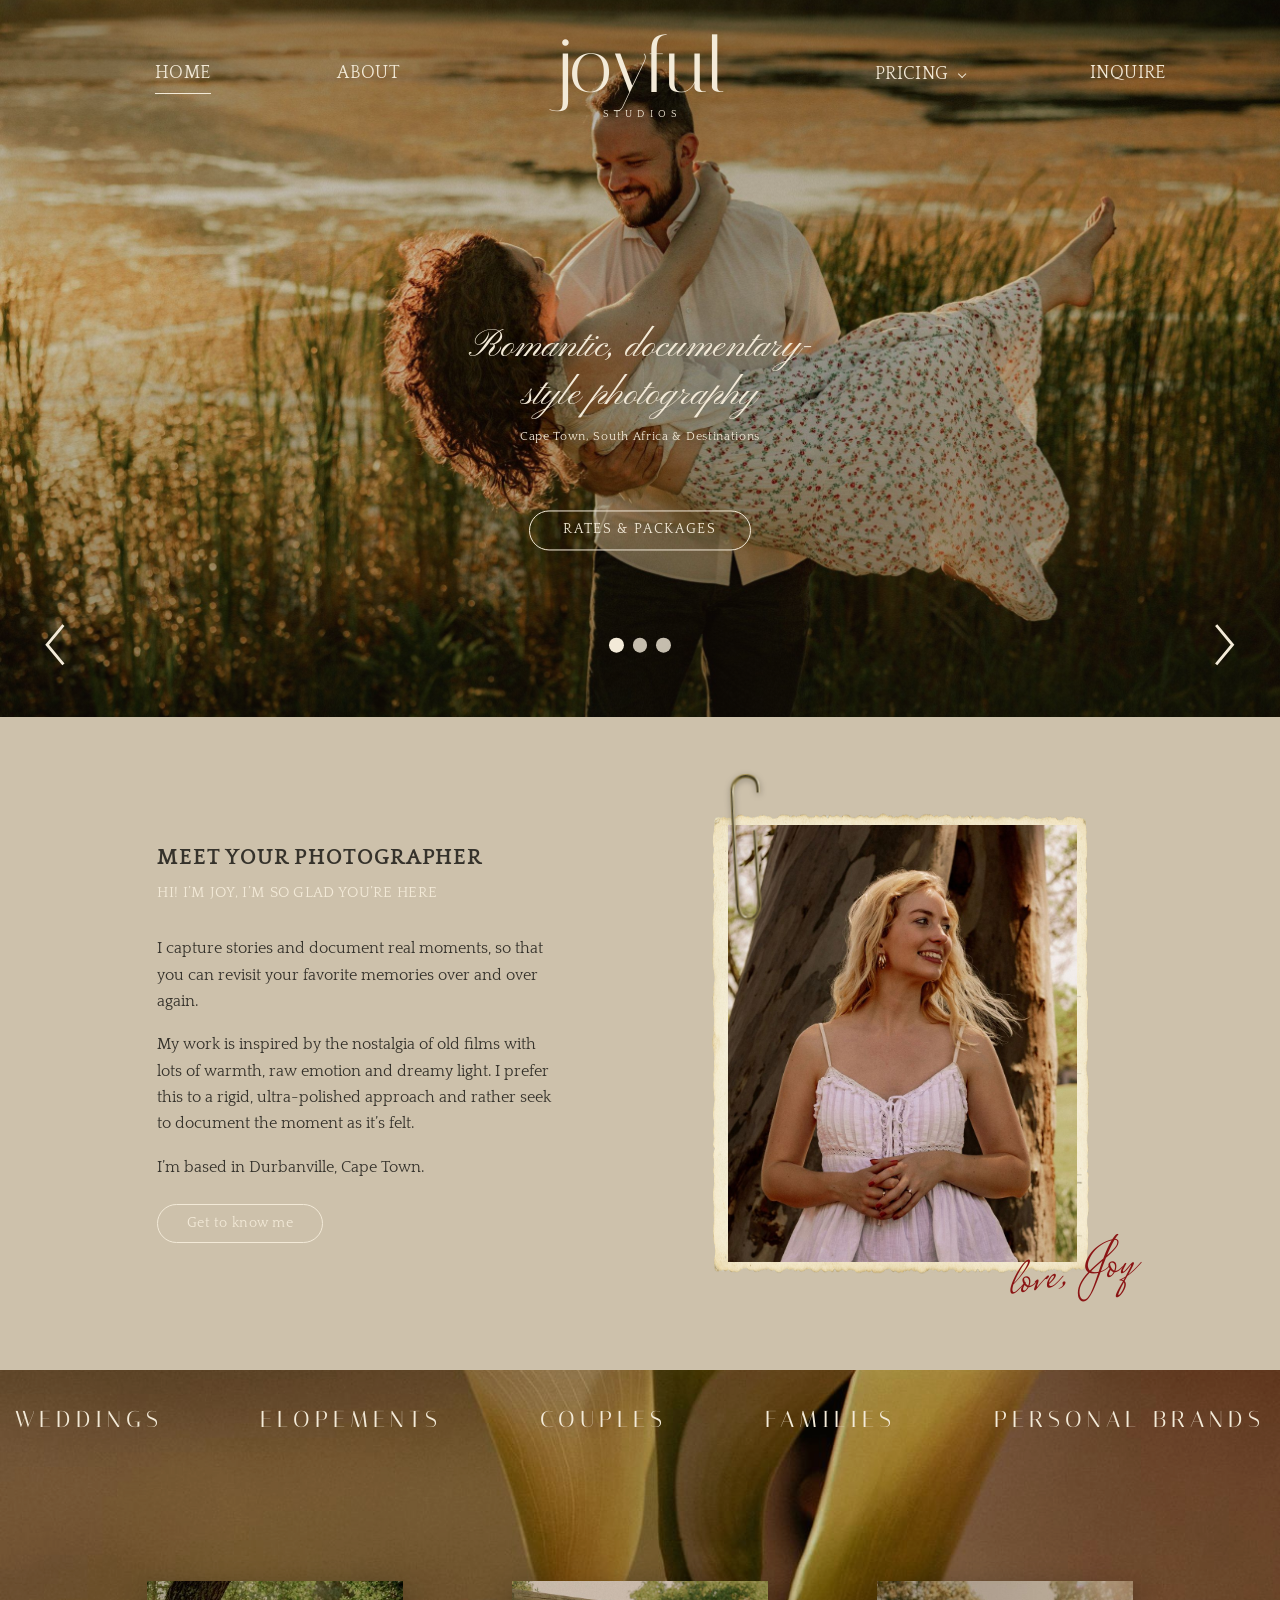
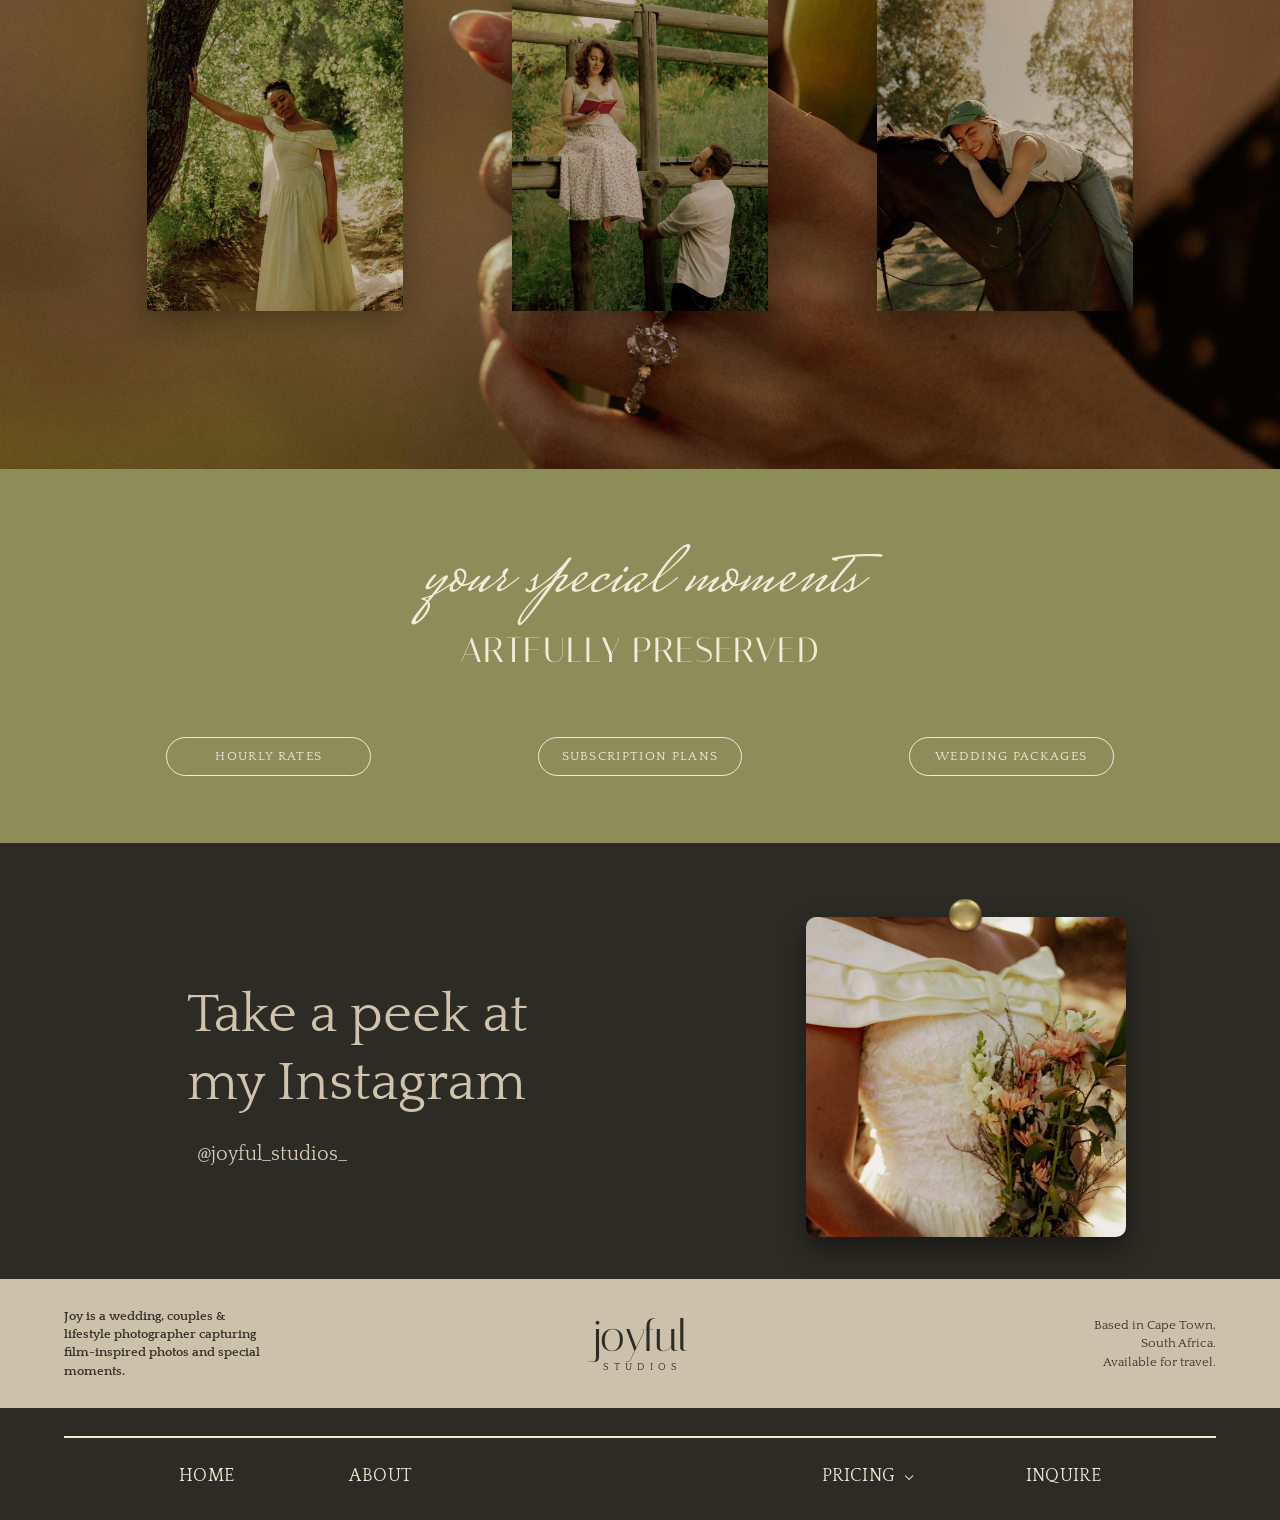
==== index.html @ 84a3125b "Add files via upload" ====
<!DOCTYPE html>
<html lang="en">
<head>
  <meta charset="UTF-8">
  <meta name="viewport" content="width=device-width, initial-scale=1">
  <title>Joyful Studios | Romantic, documentary-style photography</title>
  <meta name="description" content="Joyful Studios is a romantic, documentary-style wedding, couples and lifestyle photographer in Cape Town capturing film-inspired photos and special moments.">

  <link rel="preconnect" href="https://fonts.googleapis.com">
  <link rel="preconnect" href="https://fonts.gstatic.com" crossorigin>
  <!-- Quattrocento (body), Pinyon Script (hero headline), Italiana (stand-in for Hatton), Mrs Saint Delafield (stand-in for Abramo Script) -->
  <link href="https://fonts.googleapis.com/css2?family=Italiana&family=Mrs+Saint+Delafield&family=Pinyon+Script&family=Quattrocento:wght@400;700&display=swap" rel="stylesheet">

  <link rel="stylesheet" href="styles.css">
  <style>
    /* ---------- Hero slider ---------- */
    .hero { position: relative; height: min(100vh, 780px); min-height: 520px; overflow: hidden; color: var(--cream); background: var(--charcoal); }
    .slide { position: absolute; inset: 0; background-size: cover; background-position: center; opacity: 0; transition: opacity 1.2s ease; }
    .slide.is-active { opacity: 1; }
    .hero::after { content: ""; position: absolute; inset: 0; background: linear-gradient(rgba(20,18,10,.38), rgba(20,18,10,.12) 40%, rgba(20,18,10,.42)); pointer-events: none; }
    .hero__content { position: absolute; z-index: 3; left: 50%; top: 56%; transform: translate(-50%, -50%); text-align: center; width: min(92%, 900px); }
    .hero h1 { margin: 0; font-family: var(--font-hero); font-weight: 400; font-size: clamp(36px, 6vw, 76px); line-height: 1.1; text-shadow: 0 2px 24px rgba(0,0,0,.4); }
    .hero__sub { margin: 10px 0 clamp(22px, 3.4vw, 36px); font-size: clamp(10px, 1.1vw, 13px); letter-spacing: .06em; text-shadow: 0 1px 12px rgba(0,0,0,.5); }
    .hero .btn { text-transform: uppercase; font-size: 13px; letter-spacing: .12em; padding: 7px 30px; }
    .hero__arrow { position: absolute; z-index: 4; top: 50%; transform: translateY(-50%); width: 48px; height: 64px; background: none; border: 0; color: var(--cream); cursor: pointer; display: grid; place-items: center; }
    .hero__arrow--prev { left: clamp(8px, 2.5vw, 36px); }
    .hero__arrow--next { right: clamp(8px, 2.5vw, 36px); }
    .hero__arrow svg { width: 22px; height: 40px; stroke: currentColor; fill: none; stroke-width: 2; }
    .hero__dots { position: absolute; z-index: 4; bottom: 28px; left: 50%; transform: translateX(-50%); display: flex; gap: 8px; }
    .hero__dots button { width: 12px; height: 12px; padding: 0; border-radius: 50%; border: 0; background: var(--cream); opacity: .55; cursor: pointer; }
    .hero__dots button[aria-current="true"] { opacity: 1; }

    /* ---------- About ---------- */
    .about { padding: clamp(56px, 8vw, 110px) var(--pad); display: grid; grid-template-columns: minmax(0, 1fr) minmax(0, 1fr); gap: clamp(32px, 6vw, 96px); align-items: center; max-width: 1180px; margin: 0 auto; }
    .about__text { max-width: 440px; justify-self: end; }
    .about h2 { margin: 0; font-family: var(--font-body); font-weight: 700; font-size: clamp(24px, 2.6vw, 32px); letter-spacing: .01em; text-transform: uppercase; line-height: 1.2; }
    .about h3 { margin: 8px 0 28px; font-family: var(--font-body); font-weight: 400; color: var(--cream); font-size: clamp(16px, 1.6vw, 20px); letter-spacing: .02em; text-transform: uppercase; }
    .about p { margin: 0 0 1.1em; }
    .about .btn { color: var(--cream); border-color: var(--cream); margin-top: 6px; }
    .about .btn:hover { color: var(--charcoal); }
    .postcard { position: relative; max-width: 440px; justify-self: start; width: 100%; }
    .postcard__card { background: url("images/postcard.png") center / 100% 100% no-repeat; padding: 3.2% 3.2% 3.2% 4.2%; }
    .postcard__card img { width: 100%; aspect-ratio: 4 / 5; object-fit: cover; object-position: center top; }
    .postcard__clip { position: absolute; z-index: 2; top: -26px; left: 5%; width: clamp(20px, 3vw, 30px); transform: rotate(-3deg); filter: drop-shadow(0 2px 3px rgba(0,0,0,.3)); pointer-events: none; }
    .signature { position: absolute; right: -4%; bottom: -9%; font-family: var(--font-sign); color: var(--red); font-size: clamp(54px, 7vw, 92px); line-height: .9; transform: rotate(-6deg); white-space: nowrap; pointer-events: none; }

    /* ---------- Services strip over the calla photo ---------- */
    .gallery { position: relative; background: url("images/calla.jpg") center 22% / cover no-repeat; padding: clamp(26px, 3.4vw, 44px) var(--pad) clamp(60px, 9vw, 120px); color: var(--cream); }
    .gallery::before { content: ""; position: absolute; inset: 0; background: rgba(55, 38, 16, .34); }
    .gallery > * { position: relative; }
    .gallery__cats { display: flex; flex-wrap: wrap; justify-content: center; gap: 6px clamp(14px, 2.6vw, 38px); margin: 0 0 clamp(36px, 6vw, 80px); padding: 0; list-style: none; font-family: var(--font-display); text-transform: uppercase; letter-spacing: .3em; font-size: clamp(11px, 1.5vw, 17px); }
    .gallery__row { max-width: 760px; margin: 0 auto; display: grid; grid-template-columns: repeat(3, minmax(0, 1fr)); gap: clamp(14px, 4vw, 54px); }
    .gallery__row img { width: 100%; aspect-ratio: 2 / 3; object-fit: cover; box-shadow: 0 10px 30px rgba(0,0,0,.3); }

    /* ---------- Artfully preserved band ---------- */
    .moments { background: #8d8d59; color: var(--cream); text-align: center; padding: clamp(54px, 8vw, 100px) var(--pad); }
    .moments__script { font-family: var(--font-sign); font-size: clamp(48px, 8vw, 100px); line-height: 1; }
    .moments__title { margin: -.1em 0 0; font-family: var(--font-display); font-weight: 400; text-transform: uppercase; letter-spacing: .04em; font-size: clamp(24px, 3.4vw, 42px); }
    .moments__btns { display: flex; flex-wrap: wrap; justify-content: center; gap: 16px clamp(18px, 6vw, 80px); margin-top: clamp(28px, 4vw, 52px); }
    .moments .btn { text-transform: uppercase; font-size: 13px; letter-spacing: .1em; padding: 6px 30px; }

    /* ---------- Instagram ---------- */
    .insta { background: var(--charcoal); color: #d9cdb6; padding: clamp(44px, 6vw, 80px) var(--pad); }
    .insta__inner { max-width: 960px; margin: 0 auto; display: grid; grid-template-columns: 1fr auto; align-items: center; gap: 40px; }
    .insta h2 { margin: 0; font-family: var(--font-body); font-weight: 400; font-size: clamp(30px, 4vw, 46px); line-height: 1.15; color: #cfc3ac; }
    .insta a.handle { display: inline-block; margin-top: 14px; font-size: 18px; border-bottom: 1px solid transparent; }
    .insta a.handle:hover { border-color: currentColor; }
    .insta__photo { position: relative; display: block; width: clamp(170px, 20vw, 230px); transform: rotate(1.5deg); }
    .insta__photo img.insta__img { width: 100%; aspect-ratio: 1; object-fit: cover; object-position: center 55%; border-radius: 10px; box-shadow: 0 12px 28px rgba(0,0,0,.45); transition: transform .6s; }
    .insta__photo:hover img.insta__img { transform: scale(1.03); }
    .insta__pin { position: absolute; z-index: 2; top: -14px; left: 50%; width: clamp(22px, 2.6vw, 30px); transform: translateX(-50%); }

    .br-desk { display: none; }

    /* ---------- Responsive ---------- */
    @media (max-width: 900px) {
      .about { grid-template-columns: 1fr; }
      .about__text, .postcard { justify-self: center; }
      .postcard { margin-bottom: 40px; }
    }
    @media (max-width: 760px) {
      .insta__inner { grid-template-columns: 1fr; justify-items: start; }
      .hero__arrow { width: 36px; }
    }

    /* ---------- Desktop: proportions taken from the PDF design (everything scales with window width) ---------- */
    @media (min-width: 901px) {
      .site-header { grid-template-columns: 1fr auto 1fr; padding: 2.2vw 0 0; }
      .nav { font-size: clamp(13px, 1.6vw, 28px); gap: 9.9vw; }
      .nav--left { justify-content: flex-end; margin-right: 12vw; }
      .nav--right { justify-content: flex-start; margin-left: 11.6vw; }
      .logo__word { font-size: clamp(44px, 6vw, 120px); }
      .logo__sub { font-size: clamp(8px, .8vw, 15px); }

      .hero { height: min(56vw, 100vh); min-height: 420px; }
      .hero__content { top: 61%; }
      .hero h1 { font-size: clamp(30px, 3.4vw, 66px); max-width: none; margin: 0 auto; line-height: 1.1; }
      .br-desk { display: inline; }
      .hero__sub { font-size: clamp(10px, 1vw, 18px); margin: .6vw 0 5vw; }
      .hero .btn { font-size: clamp(11px, 1.2vw, 20px); padding: .55vw 2.6vw; }
      .hero__arrow { top: 90%; }
      .hero__arrow svg { width: clamp(14px, 2vw, 36px); height: clamp(24px, 3.4vw, 62px); stroke-width: 2.6; }
      .hero__dots { top: 90%; bottom: auto; transform: translate(-50%, -50%); }
      .hero__dots { gap: .7vw; }
      .hero__dots button { width: 1.15vw; height: 1.15vw; min-width: 8px; min-height: 8px; opacity: .8; }
      .hero__dots button[aria-current="true"] { opacity: 1; }

      .about { grid-template-columns: 31vw 32.5vw; column-gap: 12.3vw; justify-content: start; padding: 5vw 0 5vw 12.3vw; margin: 0; max-width: none; min-height: 51vw; }
      .about__text { max-width: none; justify-self: stretch; }
      .about h2 { font-size: clamp(18px, 1.95vw, 36px); white-space: nowrap; letter-spacing: .04em; }
      .about h3 { font-size: clamp(12px, 1.3vw, 24px); margin: .5vw 0 2.4vw; }
      .about p { font-size: clamp(13px, 1.38vw, 26px); line-height: 1.5; margin-bottom: 1.3vw; }
      .about .btn { font-size: clamp(11px, 1.25vw, 22px); padding: .5vw 2.2vw; }
      .postcard { max-width: none; width: 29.5vw; justify-self: start; }
      .postcard__card img { aspect-ratio: 4 / 5; }
      .postcard__clip { width: clamp(20px, 2.6vw, 46px); top: -3vw; }
      .signature { font-size: clamp(40px, 4.6vw, 90px); right: -12%; bottom: -6%; transform: rotate(-10deg); }

      .gallery { padding: 2.4vw 0 12.3vw; background-position: center 28%; }
      .gallery::before { background: rgba(55, 38, 16, .10); }
      .gallery__cats { justify-content: space-between; gap: 0; padding: 0 1.2vw; margin: 0 0 11vw; font-size: clamp(11px, 2vw, 36px); letter-spacing: .22em; }
      .gallery__row { max-width: none; width: 77vw; margin: 0 auto; grid-template-columns: repeat(3, 20vw); gap: 8.5vw; }
      .gallery__row img { aspect-ratio: .775; }

      .moments { padding: 5.2vw 0; }
      .moments__script { font-size: clamp(40px, 7vw, 130px); }
      .moments__title { font-size: clamp(20px, 3vw, 56px); }
      .moments__btns { gap: 13vw; margin-top: 4.4vw; }
      .moments .btn { min-width: 16vw; text-align: center; font-size: clamp(10px, 1.15vw, 20px); padding: .55vw 1vw; }

      .footer__bar nav { justify-content: center; gap: 9vw; }
      .footer__bar .has-dropdown { margin-left: 23vw; }
      .insta { padding: 5.8vw 0 3.3vw; }
      .insta__inner { max-width: none; padding: 0 12vw 0 14.6vw; margin: 0; }
      .insta h2 { font-size: clamp(26px, 4.8vw, 88px); line-height: 1.1; }
      .insta a.handle { font-size: clamp(13px, 1.75vw, 30px); margin: 1.6vw 0 0 .8vw; }
      .insta__photo { width: 25vw; transform: none; }
      .insta__img { aspect-ratio: 195 / 200; border-radius: .8vw; }
      .insta__pin { top: -1.4vw; width: clamp(22px, 2.7vw, 48px); }
    }
    /* ---------- Desktop: text ~10% smaller (line boxes kept the same so spacing and section sizes don't change) ---------- */
    @media (min-width: 901px) {
      .nav { font-size: clamp(12px, 1.44vw, 25px); line-height: 1.722; }
      .hero h1 { font-size: clamp(27px, 3.06vw, 59px); line-height: 1.222; }
      .hero__sub { font-size: clamp(9px, .9vw, 16px); line-height: 1.722; }
      .hero .btn { font-size: clamp(10px, 1.08vw, 18px); line-height: 1.722; }
      .about h2 { font-size: clamp(16px, 1.75vw, 32px); line-height: 1.333; }
      .about h3 { font-size: clamp(11px, 1.17vw, 22px); line-height: 1.722; }
      .about p { font-size: clamp(12px, 1.24vw, 23px); line-height: 1.667; }
      .about .btn { font-size: clamp(10px, 1.12vw, 20px); line-height: 1.722; }
      .signature { font-size: clamp(36px, 4.1vw, 81px); line-height: 1; }
      .gallery__cats { font-size: clamp(10px, 1.8vw, 32px); line-height: 1.722; }
      .moments__script { font-size: clamp(36px, 6.3vw, 117px); line-height: 1.111; }
      .moments__title { font-size: clamp(18px, 2.7vw, 50px); line-height: 1.722; }
      .moments .btn { font-size: clamp(9px, 1.04vw, 18px); line-height: 1.722; }
      .insta h2 { font-size: clamp(23px, 4.32vw, 79px); line-height: 1.222; }
      .insta a.handle { font-size: clamp(12px, 1.58vw, 27px); line-height: 1.722; }
    }
    /* ---------- Phone / tablet: smaller text, side-by-side Instagram, one-row footer menu ---------- */
    @media (max-width: 900px) {
      .br-desk { display: inline; }
      .hero h1 { font-size: clamp(21px, 6vw, 40px); line-height: 1.15; }
      .hero__sub { font-size: 9px; }
      .hero .btn { font-size: 11px; }
      .hero__arrow { top: 88%; }

      .about h2 { font-size: clamp(17px, 5.2vw, 24px); }
      .about h3 { font-size: 12.5px; }
      .about p { font-size: 13.5px; }
      .about .btn { font-size: 11.5px; }
      .signature { font-size: clamp(38px, 11.5vw, 56px); }

      .gallery__cats { flex-wrap: nowrap; justify-content: space-between; gap: 0; margin: 0 -6px 36px; padding: 0; font-size: clamp(6px, 1.9vw, 12px); letter-spacing: .03em; white-space: nowrap; }

      .moments__script { font-size: clamp(34px, 10.5vw, 64px); }
      .moments__title { font-size: clamp(18px, 5.4vw, 30px); }
      .moments .btn { font-size: 11px; }

      .insta__inner { grid-template-columns: 1fr auto; justify-items: stretch; align-items: center; gap: 16px; }
      .insta h2 { font-size: clamp(20px, 6vw, 34px); }
      .insta a.handle { font-size: 13.5px; margin-top: 10px; }
      .insta__photo { width: clamp(110px, 36vw, 220px); }

      .footer__left, .footer__right { font-size: 11.5px; }
      .footer__bar { padding-left: 14px; padding-right: 14px; }
      .footer__bar nav { flex-wrap: nowrap; justify-content: space-between; align-items: flex-start; gap: 0; font-size: clamp(8px, 2.8vw, 13px); letter-spacing: 0; }
      .footer__bar .dd-toggle { font-size: inherit; letter-spacing: inherit; }
      .footer__bar .dropdown a { font-size: inherit; }
    }
    @media (max-width: 760px) {
      .site-header.is-open .nav { font-size: 14px; }
    }
    /* ---------- Hero photos: full photo on desktop (no zoom), phone crops to portrait ---------- */
    .slide--2 { background-position: center 35%; }
    .slide--3 { background-image: url('hero-3.jpg'); background-position: center 50%; }
    @media (max-width: 900px) {
      .slide--2 { background-position: 56% center; }
      .slide--3 { background-image: url('hero-3-phone.jpg'); background-position: 54% center; }
    }
  </style>
<style id="menu-uniform">
  .nav--right .has-dropdown .dropdown { left: auto; right: -20px; }
  /* Same menu text size and spacing on every page (header + footer) */
  @media (min-width: 901px) {
    .site-header { grid-template-columns: 1fr auto 1fr; }
    .site-header .nav { font-size: clamp(12px, 1.44vw, 26px); line-height: 1.722; letter-spacing: .02em; gap: 9.9vw; }
    .site-header .nav--left { justify-content: flex-end; margin-right: 12vw; }
    .site-header .nav--right { justify-content: flex-start; margin-left: 11.6vw; }
    .site-header .logo__word { font-size: clamp(44px, 6vw, 120px); }
    .site-header .logo__sub { font-size: clamp(8px, .8vw, 15px); }
    .footer__bar nav { justify-content: center; gap: 9vw; font-size: clamp(12px, 1.44vw, 26px); line-height: 1.722; letter-spacing: .02em; }
    .footer__bar .has-dropdown { margin-left: 23vw; }
    .site-header .dd-toggle, .footer__bar .dd-toggle { font-size: inherit; letter-spacing: inherit; line-height: inherit; }
  }
  @media (max-width: 900px) {
    .site-header .nav { font-size: 14px; letter-spacing: .02em; }
    .footer__bar { padding-left: 14px; padding-right: 14px; }
    .footer__bar nav { flex-wrap: nowrap; justify-content: space-between; align-items: flex-start; gap: 0; font-size: clamp(8px, 2.8vw, 13px); letter-spacing: 0; line-height: 1.55; }
    .footer__bar .dd-toggle, .footer__bar .dropdown a { font-size: inherit; letter-spacing: inherit; }
  }
</style>
</head>

<body id="home">

  <!-- ===== Header + Hero ===== -->
  <header class="site-header" id="site-header">
    <nav class="nav nav--left" aria-label="Primary">
      <a href="index.html" aria-current="page">Home</a>
      <a href="about.html">About</a>
    </nav>

    <a class="logo" href="index.html" aria-label="Joyful Studios home">
      <span class="logo__word">joyful</span>
      <span class="logo__sub">STUDIOS</span>
    </a>

    <nav class="nav nav--right" aria-label="Secondary">
      <div class="has-dropdown">
        <button type="button" class="dd-toggle" aria-haspopup="true" aria-expanded="false">Pricing</button>
        <ul class="dropdown">
          <li><a href="rates.html">Rates &amp; Packages</a></li>
          <li><a href="pricing.html#subscriptions">Subscription Plans</a></li>
        </ul>
      </div>
      <a href="inquire.html">Inquire</a>
    </nav>

    <button class="menu-toggle" id="menu-toggle" aria-expanded="false" aria-controls="site-header">Menu</button>
  </header>

  <section class="hero" aria-roledescription="carousel" aria-label="Featured photography">
    <div class="slide is-active" style="background-image:url('hero-1.jpg'); background-position: center 32%" role="group" aria-label="Slide 1 of 3"></div>
    <div class="slide slide--2" style="background-image:url('hero-2.jpg')" role="group" aria-label="Slide 2 of 3: a woman smiles up as she is handed a bouquet"></div>
    <div class="slide slide--3" role="group" aria-label="Slide 3 of 3"></div>

    <div class="hero__content">
      <h1>Romantic, documentary-<br class="br-desk">style photography</h1>
      <p class="hero__sub">Cape Town, South Africa &amp; Destinations</p>
      <a class="btn" href="rates.html">Rates &amp; Packages</a>
    </div>

    <button class="hero__arrow hero__arrow--prev" aria-label="Previous slide">
      <svg viewBox="0 0 22 40" aria-hidden="true"><polyline points="18,2 3,20 18,38"/></svg>
    </button>
    <button class="hero__arrow hero__arrow--next" aria-label="Next slide">
      <svg viewBox="0 0 22 40" aria-hidden="true"><polyline points="4,2 19,20 4,38"/></svg>
    </button>
    <div class="hero__dots" role="tablist" aria-label="Choose slide"></div>
  </section>

  <!-- ===== About ===== -->
  <main>
    <section class="about" id="about">
      <div class="about__text">
        <h2>Meet your photographer</h2>
        <h3>Hi! I’m Joy, I’m so glad you’re here</h3>
        <p>I capture stories and document real moments, so that you can revisit your favorite memories over and over again.</p>
        <p>My work is inspired by the nostalgia of old films with lots of warmth, raw emotion and dreamy light. I prefer this to a rigid, ultra-polished approach and rather seek to document the moment as it’s felt.</p>
        <p>I’m based in Durbanville, Cape Town.</p>
        <a class="btn btn--soft" href="about.html">Get to know me</a>
      </div>

      <div class="postcard">
        <img class="postcard__clip" src="clip.png" alt="" aria-hidden="true">
        <div class="postcard__card">
          <img src="images/joy.jpg" alt="Joy, the photographer behind Joyful Studios, standing beside a tree in warm evening light" loading="lazy">
        </div>
        <span class="signature" aria-hidden="true">love, Joy</span>
      </div>
    </section>

    <!-- ===== What I photograph ===== -->
    <section class="gallery" aria-label="Selected photographs">
      <ul class="gallery__cats">
        <li>Weddings</li><li>Elopements</li><li>Couples</li><li>Families</li><li>Personal Brands</li>
      </ul>
      <div class="gallery__row">
        <img src="strip-bride.jpg" alt="A bride in an off-the-shoulder gown leaning against a tree" loading="lazy">
        <img src="strip-fence.jpg" alt="A woman reading on a wooden fence while her partner stands beside her" loading="lazy">
        <img src="strip-horse.jpg" alt="A person in a green cap leaning on a horse" loading="lazy">
      </div>
    </section>

    <!-- ===== Artfully preserved ===== -->
    <section class="moments" aria-label="Pricing options">
      <div class="moments__script">your special moments</div>
      <h2 class="moments__title">Artfully preserved</h2>
      <div class="moments__btns">
        <a class="btn" href="rates.html">Hourly Rates</a>
        <a class="btn" href="pricing.html#subscriptions">Subscription Plans</a>
        <a class="btn" href="rates.html#weddings">Wedding Packages</a>
      </div>
    </section>

    <!-- ===== Instagram ===== -->
    <section class="insta" id="inquire">
      <div class="insta__inner">
        <div>
          <h2>Take a peek at<br>my Instagram</h2>
          <a class="handle" href="https://www.instagram.com/joyful_studios_/" target="_blank" rel="noopener">@joyful_studios_</a>
        </div>
        <a class="insta__photo" href="https://www.instagram.com/joyful_studios_/" target="_blank" rel="noopener" aria-label="Open Joyful Studios on Instagram">
          <img class="insta__pin" src="pin.png" alt="">
          <img class="insta__img" src="insta-bouquet.jpg" alt="A bride holding a bouquet of peach and cream flowers" loading="lazy">
        </a>
      </div>
    </section>
  </main>

  <!-- ===== Footer ===== -->
  <footer>
    <div class="footer">
      <p class="footer__left">Joy is a wedding, couples &amp; lifestyle photographer capturing film-inspired photos and special moments.</p>
      <a class="logo" href="index.html" aria-label="Joyful Studios home">
        <span class="logo__word">joyful</span>
        <span class="logo__sub">STUDIOS</span>
      </a>
      <p class="footer__right">Based in Cape Town,<br>South Africa.<br>Available for travel.</p>
    </div>
    <div class="footer__bar">
      <nav aria-label="Footer">
        <a href="index.html">Home</a>
        <a href="about.html">About</a>
        <div class="has-dropdown">
          <button type="button" class="dd-toggle" aria-haspopup="true" aria-expanded="false">Pricing</button>
          <ul class="dropdown">
            <li><a href="rates.html">Rates &amp; Packages</a></li>
            <li><a href="pricing.html#subscriptions">Subscription Plans</a></li>
          </ul>
        </div>
        <a href="inquire.html">Inquire</a>
      </nav>
    </div>
  </footer>

  <script src="script.js"></script>
</body>
</html>
---- styles.css ----
/* ==========================================================
   Joyful Studios: shared styles (all pages)
   Tokens, base, buttons, header + dropdown menus, footer
   ========================================================== */

:root {
  --sand: #cdc1ab;
  --cream-bg: #faf1e1;
  --charcoal: #2d2b25;
  --cream: #f3ead8;
  --ink: #35322b;
  --soft: #cfc3ac;
  --red: #8b1414;

  /* Hatton / Abramo Script are the original design fonts. If you license them, they take over automatically. */
  --font-display: "Hatton", "Italiana", "Cormorant Garamond", Georgia, serif;
  --font-body: "Quattrocento", Georgia, serif;
  --font-hero: "Pinyon Script", "Snell Roundhand", cursive;
  --font-sign: "Abramo Script", "Mrs Saint Delafield", "Pinyon Script", cursive;

  --pad: clamp(20px, 5vw, 64px);
  --radius: 10px;
}

*, *::before, *::after { box-sizing: border-box; }
html { scroll-behavior: smooth; }
body {
  margin: 0;
  background: var(--sand);
  color: var(--ink);
  font-family: var(--font-body);
  font-size: 17px;
  line-height: 1.55;
  -webkit-font-smoothing: antialiased;
}
img { display: block; max-width: 100%; }
a { color: inherit; text-decoration: none; }
:focus-visible { outline: 2px solid var(--cream); outline-offset: 4px; }

.btn {
  display: inline-block;
  padding: 6px 30px;
  border: 1px solid currentColor;
  border-radius: 999px;
  font-family: var(--font-body);
  font-size: 15px;
  letter-spacing: .04em;
  color: var(--cream);
  background: none;
  cursor: pointer;
  transition: background .25s, color .25s;
}
.btn:hover { background: var(--cream); color: var(--charcoal); }

/* ---------- Header ---------- */
.site-header {
  position: absolute; inset: 0 0 auto 0; z-index: 10;
  display: grid;
  grid-template-columns: 1fr auto 1fr;
  align-items: center;
  padding: 22px var(--pad);
  color: var(--cream);
}
.nav { display: flex; align-items: center; gap: clamp(20px, 4vw, 64px); text-transform: uppercase; font-size: 16px; letter-spacing: .02em; }
.nav--left { justify-content: flex-start; }
.nav--right { justify-content: flex-end; }
.nav > a, .dd-toggle { padding: 4px 0; border-bottom: 1px solid transparent; transition: border-color .2s; }
.nav > a:hover, .nav > a[aria-current="page"],
.dd-toggle:hover, .dd-toggle[aria-expanded="true"], .dd-toggle.is-current { border-color: currentColor; }

.logo { text-align: center; line-height: 1; color: var(--cream); display: inline-block; }
.logo__word { display: block; font-family: var(--font-display); font-size: clamp(44px, 5.6vw, 72px); letter-spacing: .01em; }
.logo__sub { display: block; font-size: 9px; letter-spacing: .5em; margin-top: 4px; padding-left: .5em; font-family: var(--font-body); }

.menu-toggle {
  display: none; background: none; border: 0; color: var(--cream);
  font: inherit; text-transform: uppercase; letter-spacing: .08em; cursor: pointer;
  justify-self: end; padding: 8px 0;
}

/* ---------- Dropdown menus (Packages) ---------- */
.has-dropdown { position: relative; }
.dd-toggle {
  background: none; border: 0; color: inherit; font: inherit;
  text-transform: inherit; letter-spacing: inherit; cursor: pointer;
}
.dd-toggle::after {
  content: ""; display: inline-block; width: 6px; height: 6px; margin-left: 9px;
  border-right: 1px solid currentColor; border-bottom: 1px solid currentColor;
  transform: rotate(45deg) translateY(-3px); transition: transform .2s;
}
.dd-toggle[aria-expanded="true"]::after { transform: rotate(-135deg) translate(-1px, -1px); }

.dropdown {
  list-style: none; margin: 0; padding: 10px 0;
  position: absolute; top: 100%; left: -20px; min-width: 300px;
  background: rgba(35, 32, 25, .95);
  box-shadow: 0 14px 34px rgba(0, 0, 0, .28);
  opacity: 0; visibility: hidden; transform: translateY(6px);
  transition: opacity .2s, transform .2s, visibility .2s;
  z-index: 30;
}
.nav .dropdown a, .footer__bar .dropdown a {
  display: block; padding: 11px 24px; border: 0;
  font-size: 14px; letter-spacing: .07em; white-space: nowrap; color: var(--cream);
}
.nav .dropdown a:hover, .nav .dropdown a:focus-visible,
.footer__bar .dropdown a:hover, .footer__bar .dropdown a:focus-visible { background: rgba(243, 234, 216, .14); text-decoration: none; }
.dropdown a[aria-current="page"] { background: rgba(243, 234, 216, .08); }

@media (min-width: 761px) {
  .has-dropdown.is-open > .dropdown { opacity: 1; visibility: visible; transform: none; }
}
@media (hover: hover) and (min-width: 761px) {
  .has-dropdown:hover > .dropdown { opacity: 1; visibility: visible; transform: none; }
  .has-dropdown:has(:focus-visible) > .dropdown { opacity: 1; visibility: visible; transform: none; }
}

/* ---------- Footer ---------- */
.footer {
  padding: 28px var(--pad);
  display: grid; grid-template-columns: 1fr auto 1fr; align-items: center; gap: 24px;
  font-size: 13px; line-height: 1.4;
}
.footer .logo { color: var(--charcoal); }
.footer .logo__word { font-size: 44px; }
.footer__left { max-width: 210px; margin: 0; font-weight: 700; }
.footer__right { text-align: right; margin: 0; }
.footer__bar { background: var(--charcoal); padding: 28px var(--pad); }
.footer__bar nav {
  max-width: 1180px; margin: 0 auto; border-top: 2px solid var(--cream); padding-top: 22px;
  display: flex; justify-content: space-between; gap: 16px; flex-wrap: wrap;
  color: var(--cream); text-transform: uppercase; font-size: 15px;
}
.footer__bar nav > a:hover { text-decoration: underline; text-underline-offset: 6px; }
.footer__bar .has-dropdown .dd-toggle { padding: 0; border: 0; }
.footer__bar .dropdown { background: var(--charcoal); border: 1px solid rgba(243,234,216,.18); top: auto; bottom: 100%; left: -20px; transform: translateY(-6px); margin-bottom: 10px; }
.footer__bar .has-dropdown::before { content: ""; position: absolute; left: 0; right: 0; bottom: 100%; height: 12px; } /* hover bridge */

/* Cream footer variant (About page design) */
.footer--cream .footer { background: var(--cream-bg); padding: 26px var(--pad); }
.footer--cream .logo { color: #3b3412; }
.footer--cream .logo__word { font-size: 48px; }
.footer--cream .footer__bar { background: var(--sand); padding: 22px var(--pad) 34px; }
.footer--cream .footer__bar nav { justify-content: center; gap: clamp(20px, 5vw, 64px); }

/* ---------- Mobile ---------- */
@media (max-width: 760px) {
  .site-header { grid-template-columns: 1fr auto; }
  .site-header .logo { grid-column: 1; justify-self: start; text-align: left; }
  .menu-toggle { display: block; }
  .nav { display: none; }
  .site-header.is-open { background: rgba(35, 32, 25, .92); }
  .site-header.is-open .nav {
    display: flex; flex-direction: column; gap: 14px; grid-column: 1 / -1; order: 3;
    padding: 16px 0 12px; justify-content: flex-start; align-items: flex-start;
  }

  /* dropdowns become simple expanding lists */
  .dropdown {
    position: static; display: none; min-width: 0;
    opacity: 1; visibility: visible; transform: none;
    background: none; box-shadow: none; padding: 6px 0 2px 14px; margin: 0;
  }
  .has-dropdown.is-open > .dropdown { display: block; }
  .nav .dropdown a, .footer__bar .dropdown a { white-space: normal; padding: 9px 0; }
  .nav .dropdown a:hover, .footer__bar .dropdown a:hover { background: none; }
  .footer__bar .dropdown { margin-bottom: 0; padding-left: 0; }
  .footer__bar .has-dropdown::before { display: none; }

  .footer { grid-template-columns: 1fr; text-align: center; justify-items: center; }
  .footer__right { text-align: center; }
  .footer__bar nav { justify-content: center; }
}

@media (prefers-reduced-motion: reduce) {
  html { scroll-behavior: auto; }
  .dropdown, .dd-toggle::after { transition: none; }
}
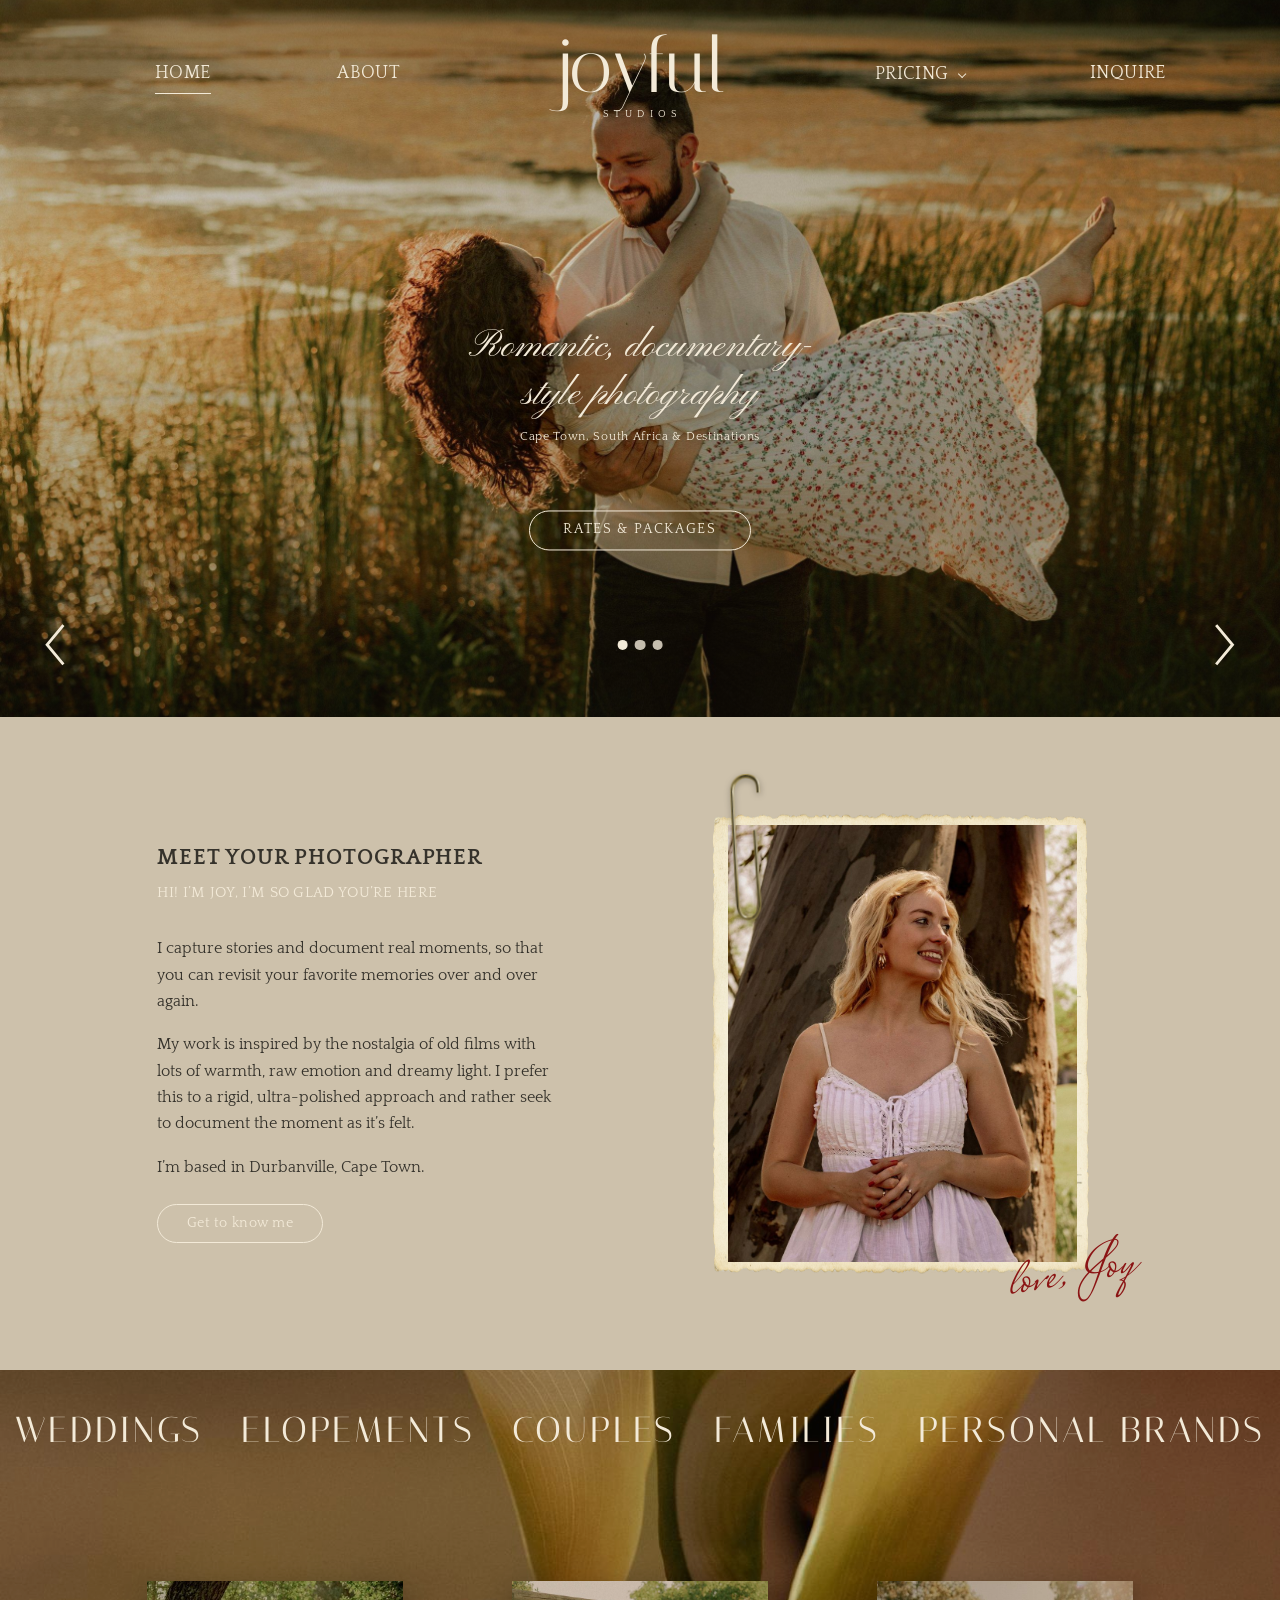
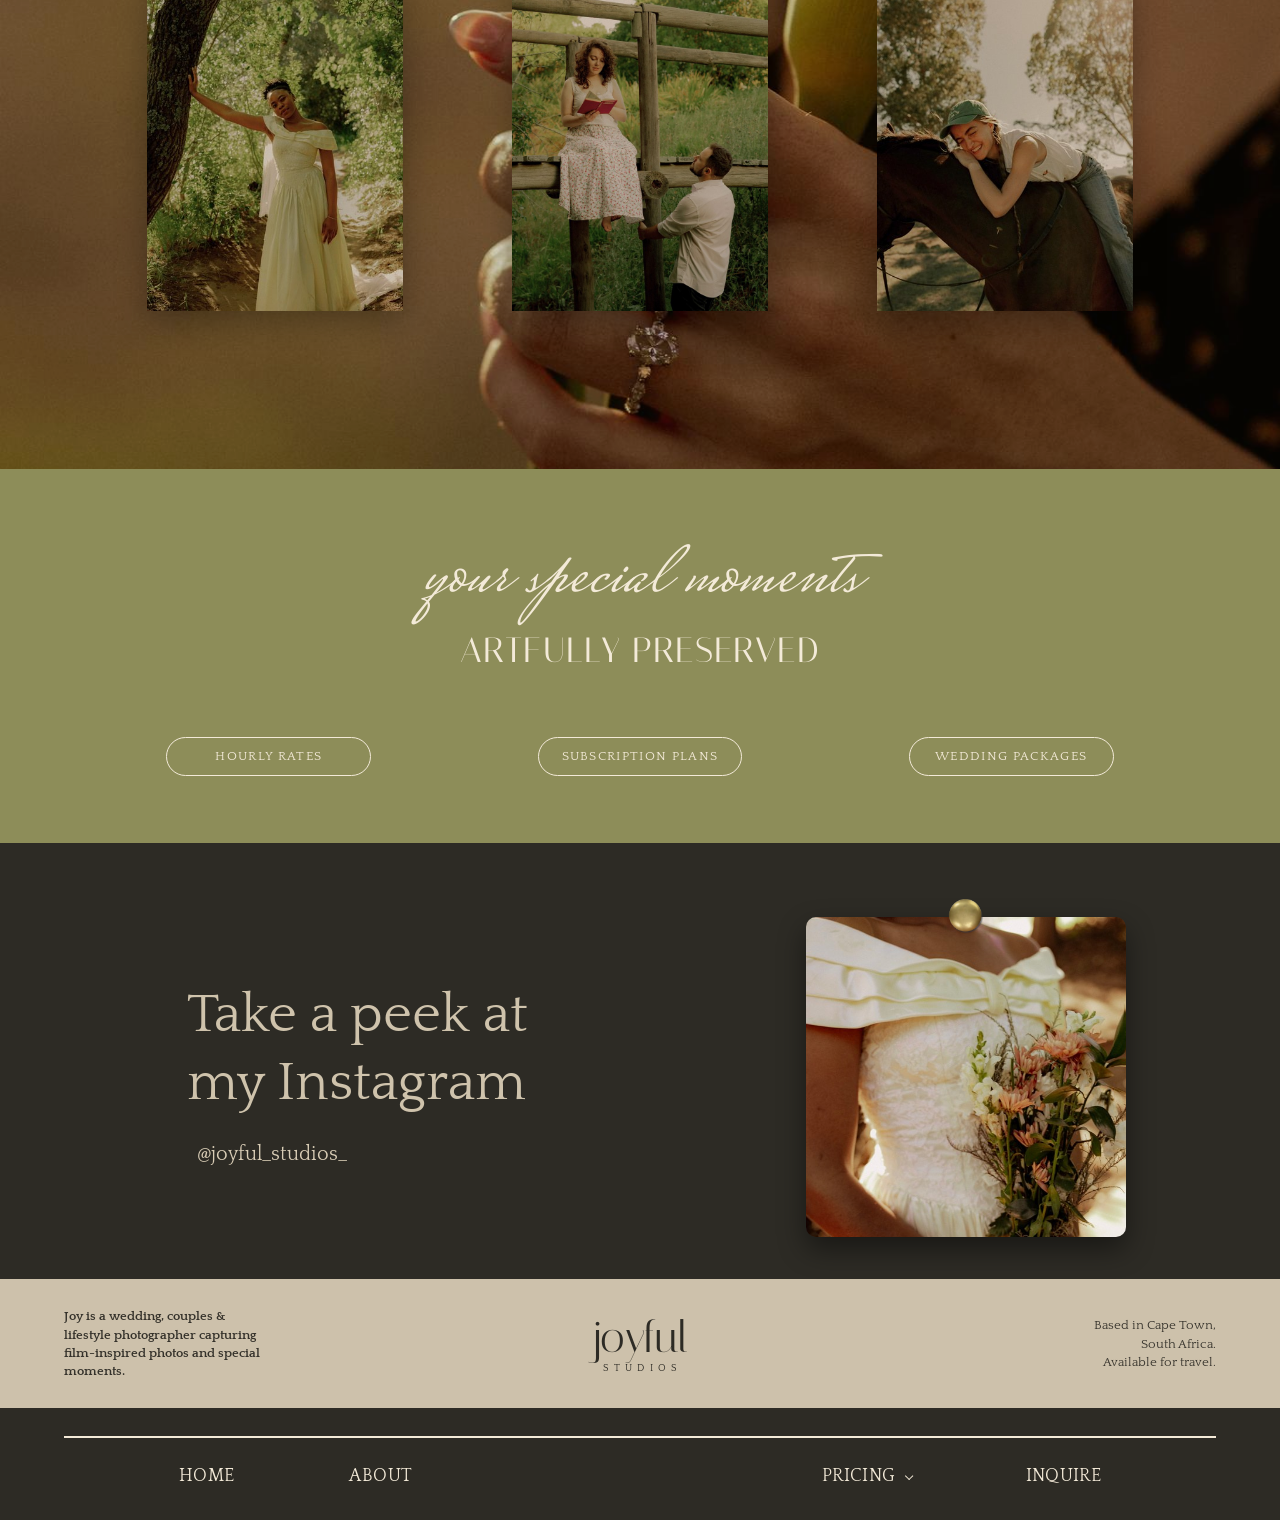
==== commit 0f5464c5: "Add files via upload" ====
--- a/index.html
+++ b/index.html
@@ -190,6 +190,23 @@
     @media (max-width: 760px) {
       .site-header.is-open .nav { font-size: 14px; }
     }
+        /* ---------- Round 2 tweaks: phone slide 1, smaller dots, bigger category words, Abramo signature ---------- */
+    @font-face { font-family: 'Abramo Script'; src: local('Abramo Script'), local('AbramoScript-Regular'), url('abramo-script.woff2') format('woff2'), url('abramo-script.woff') format('woff'); font-display: swap; }
+    .signature { font-family: 'Abramo Script', 'Mrs Saint Delafield', 'Pinyon Script', cursive; }
+    .moments__script { font-family: 'Mrs Saint Delafield', 'Pinyon Script', cursive; }
+    .slide--1 { background-image: url('hero-1.jpg'); background-position: center 32%; }
+    .hero__dots { gap: 7px; }
+    .hero__dots button { width: 8px; height: 8px; }
+    @media (max-width: 900px) {
+      .slide--1 { background-image: url('hero-1-phone.jpg'); background-size: auto 135%; background-position: 40% 12%; }
+      .gallery__cats { font-size: 3vw; letter-spacing: .02em; }
+    }
+    @media (min-width: 901px) {
+      .hero__dots { gap: .55vw; }
+      .hero__dots button { width: .8vw; height: .8vw; min-width: 6px; min-height: 6px; }
+      .gallery__cats { font-size: clamp(12px, 2.8vw, 50px); letter-spacing: .08em; line-height: 1.722; margin-bottom: 9.3vw; }
+    }
+  
     /* ---------- Hero photos: full photo on desktop (no zoom), phone crops to portrait ---------- */
     .slide--2 { background-position: center 35%; }
     .slide--3 { background-image: url('hero-3.jpg'); background-position: center 50%; }
@@ -250,7 +267,7 @@
   </header>
 
   <section class="hero" aria-roledescription="carousel" aria-label="Featured photography">
-    <div class="slide is-active" style="background-image:url('hero-1.jpg'); background-position: center 32%" role="group" aria-label="Slide 1 of 3"></div>
+    <div class="slide slide--1 is-active" role="group" aria-label="Slide 1 of 3"></div>
     <div class="slide slide--2" style="background-image:url('hero-2.jpg')" role="group" aria-label="Slide 2 of 3: a woman smiles up as she is handed a bouquet"></div>
     <div class="slide slide--3" role="group" aria-label="Slide 3 of 3"></div>
 
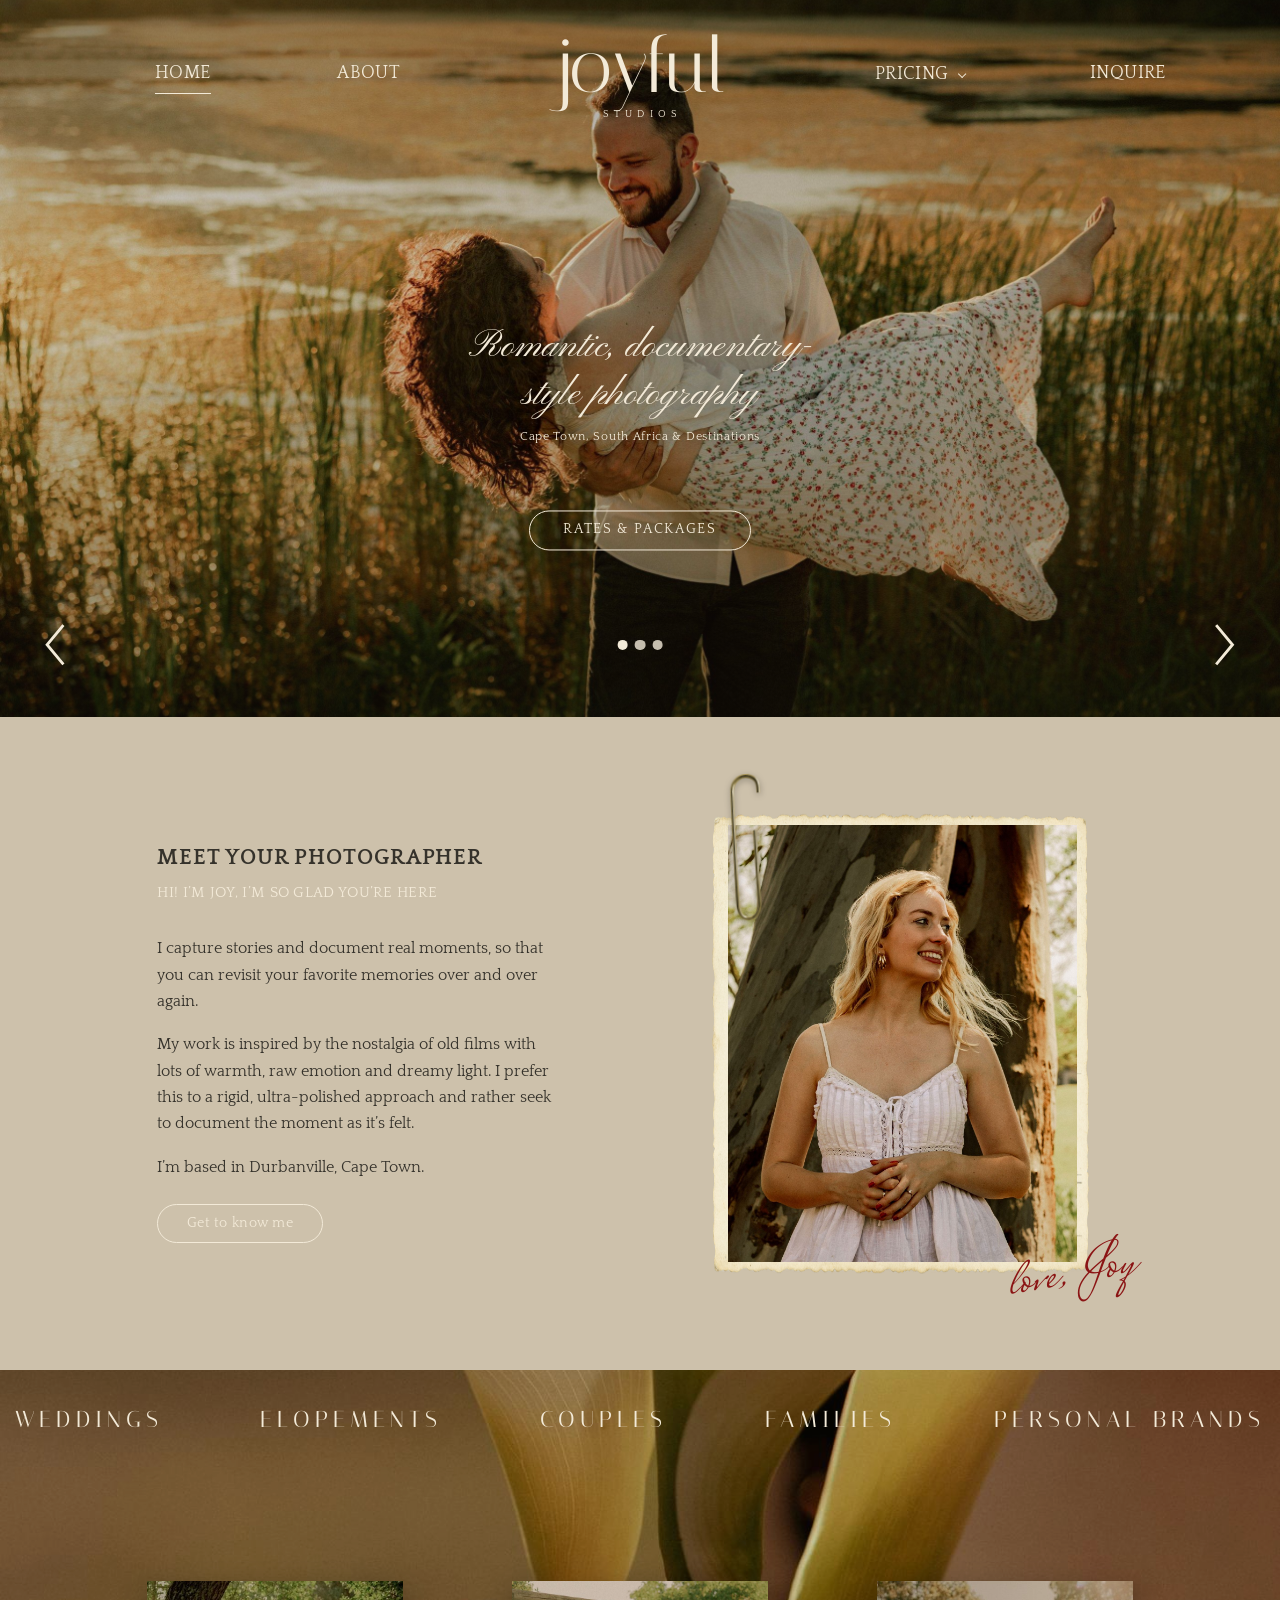
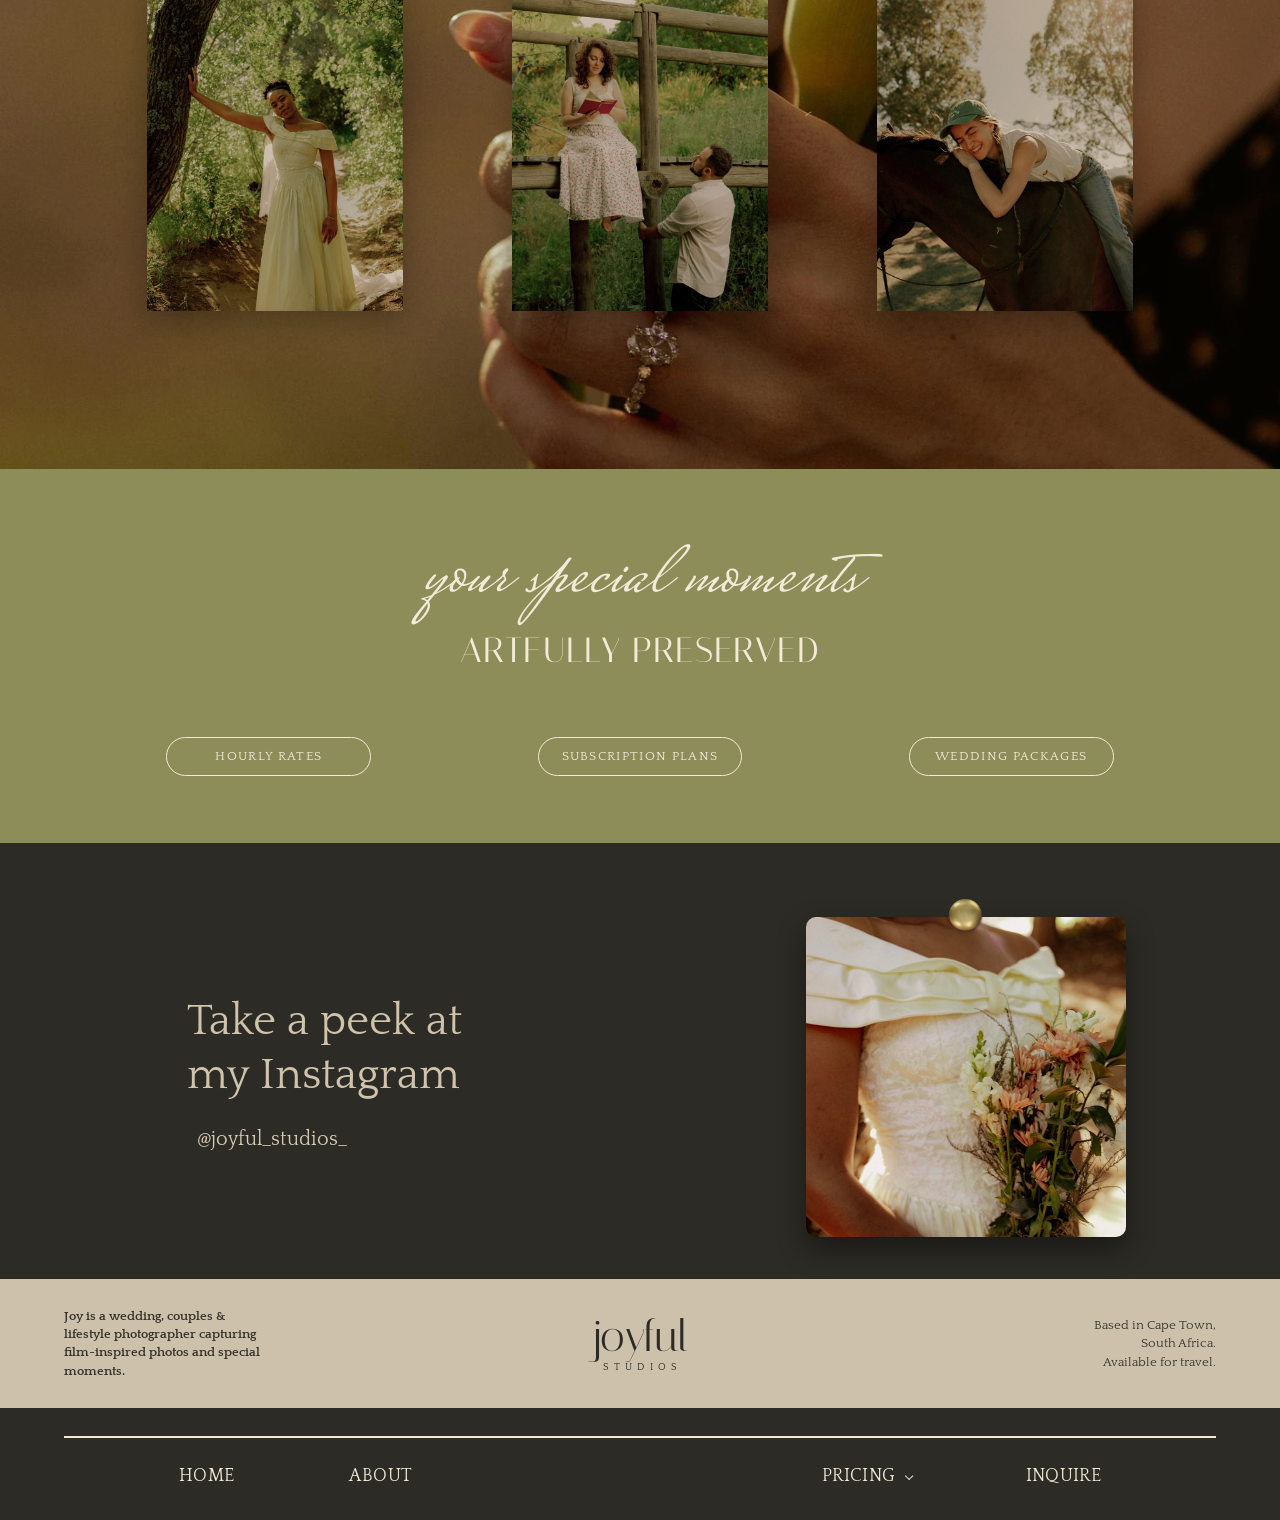
==== commit 9e69c940: "Add files via upload" ====
--- a/index.html
+++ b/index.html
@@ -8,7 +8,7 @@
 
   <link rel="preconnect" href="https://fonts.googleapis.com">
   <link rel="preconnect" href="https://fonts.gstatic.com" crossorigin>
-  <!-- Quattrocento (body), Pinyon Script (hero headline), Italiana (stand-in for Hatton), Mrs Saint Delafield (stand-in for Abramo Script) -->
+  <!-- Quattrocento (body), Pinyon Script (hero headline), Italiana (stand-in for Hatton), Mrs Saint Delafield (signature and script accents) -->
   <link href="https://fonts.googleapis.com/css2?family=Italiana&family=Mrs+Saint+Delafield&family=Pinyon+Script&family=Quattrocento:wght@400;700&display=swap" rel="stylesheet">
 
   <link rel="stylesheet" href="styles.css">
@@ -153,7 +153,7 @@
       .moments__script { font-size: clamp(36px, 6.3vw, 117px); line-height: 1.111; }
       .moments__title { font-size: clamp(18px, 2.7vw, 50px); line-height: 1.722; }
       .moments .btn { font-size: clamp(9px, 1.04vw, 18px); line-height: 1.722; }
-      .insta h2 { font-size: clamp(23px, 4.32vw, 79px); line-height: 1.222; }
+      .insta h2 { font-size: clamp(20px, 3.4vw, 62px); line-height: 1.222; }
       .insta a.handle { font-size: clamp(12px, 1.58vw, 27px); line-height: 1.722; }
     }
     /* ---------- Phone / tablet: smaller text, side-by-side Instagram, one-row footer menu ---------- */
@@ -177,7 +177,7 @@
       .moments .btn { font-size: 11px; }
 
       .insta__inner { grid-template-columns: 1fr auto; justify-items: stretch; align-items: center; gap: 16px; }
-      .insta h2 { font-size: clamp(20px, 6vw, 34px); }
+      .insta h2 { font-size: clamp(17px, 5vw, 28px); }
       .insta a.handle { font-size: 13.5px; margin-top: 10px; }
       .insta__photo { width: clamp(110px, 36vw, 220px); }
 
@@ -190,9 +190,8 @@
     @media (max-width: 760px) {
       .site-header.is-open .nav { font-size: 14px; }
     }
-        /* ---------- Round 2 tweaks: phone slide 1, smaller dots, bigger category words, Abramo signature ---------- */
-    @font-face { font-family: 'Abramo Script'; src: local('Abramo Script'), local('AbramoScript-Regular'), url('abramo-script.woff2') format('woff2'), url('abramo-script.woff') format('woff'); font-display: swap; }
-    .signature { font-family: 'Abramo Script', 'Mrs Saint Delafield', 'Pinyon Script', cursive; }
+        /* ---------- Round 2 tweaks: phone slide 1, smaller dots, phone category words, signature font ---------- */
+    .signature { font-family: 'Mrs Saint Delafield', 'Pinyon Script', cursive; }
     .moments__script { font-family: 'Mrs Saint Delafield', 'Pinyon Script', cursive; }
     .slide--1 { background-image: url('hero-1.jpg'); background-position: center 32%; }
     .hero__dots { gap: 7px; }
@@ -200,11 +199,12 @@
     @media (max-width: 900px) {
       .slide--1 { background-image: url('hero-1-phone.jpg'); background-size: auto 135%; background-position: 40% 12%; }
       .gallery__cats { font-size: 3vw; letter-spacing: .02em; }
+      .signature { right: 4%; }
     }
     @media (min-width: 901px) {
       .hero__dots { gap: .55vw; }
       .hero__dots button { width: .8vw; height: .8vw; min-width: 6px; min-height: 6px; }
-      .gallery__cats { font-size: clamp(12px, 2.8vw, 50px); letter-spacing: .08em; line-height: 1.722; margin-bottom: 9.3vw; }
+      .gallery__cats { font-size: clamp(10px, 1.8vw, 32px); letter-spacing: .22em; line-height: 1.722; margin-bottom: 11vw; }
     }
   
     /* ---------- Hero photos: full photo on desktop (no zoom), phone crops to portrait ---------- */
@@ -301,7 +301,7 @@
       <div class="postcard">
         <img class="postcard__clip" src="clip.png" alt="" aria-hidden="true">
         <div class="postcard__card">
-          <img src="images/joy.jpg" alt="Joy, the photographer behind Joyful Studios, standing beside a tree in warm evening light" loading="lazy">
+          <img src="joy-new.jpg" alt="Joy, the photographer behind Joyful Studios, standing beside a tree in warm evening light" loading="lazy">
         </div>
         <span class="signature" aria-hidden="true">love, Joy</span>
       </div>
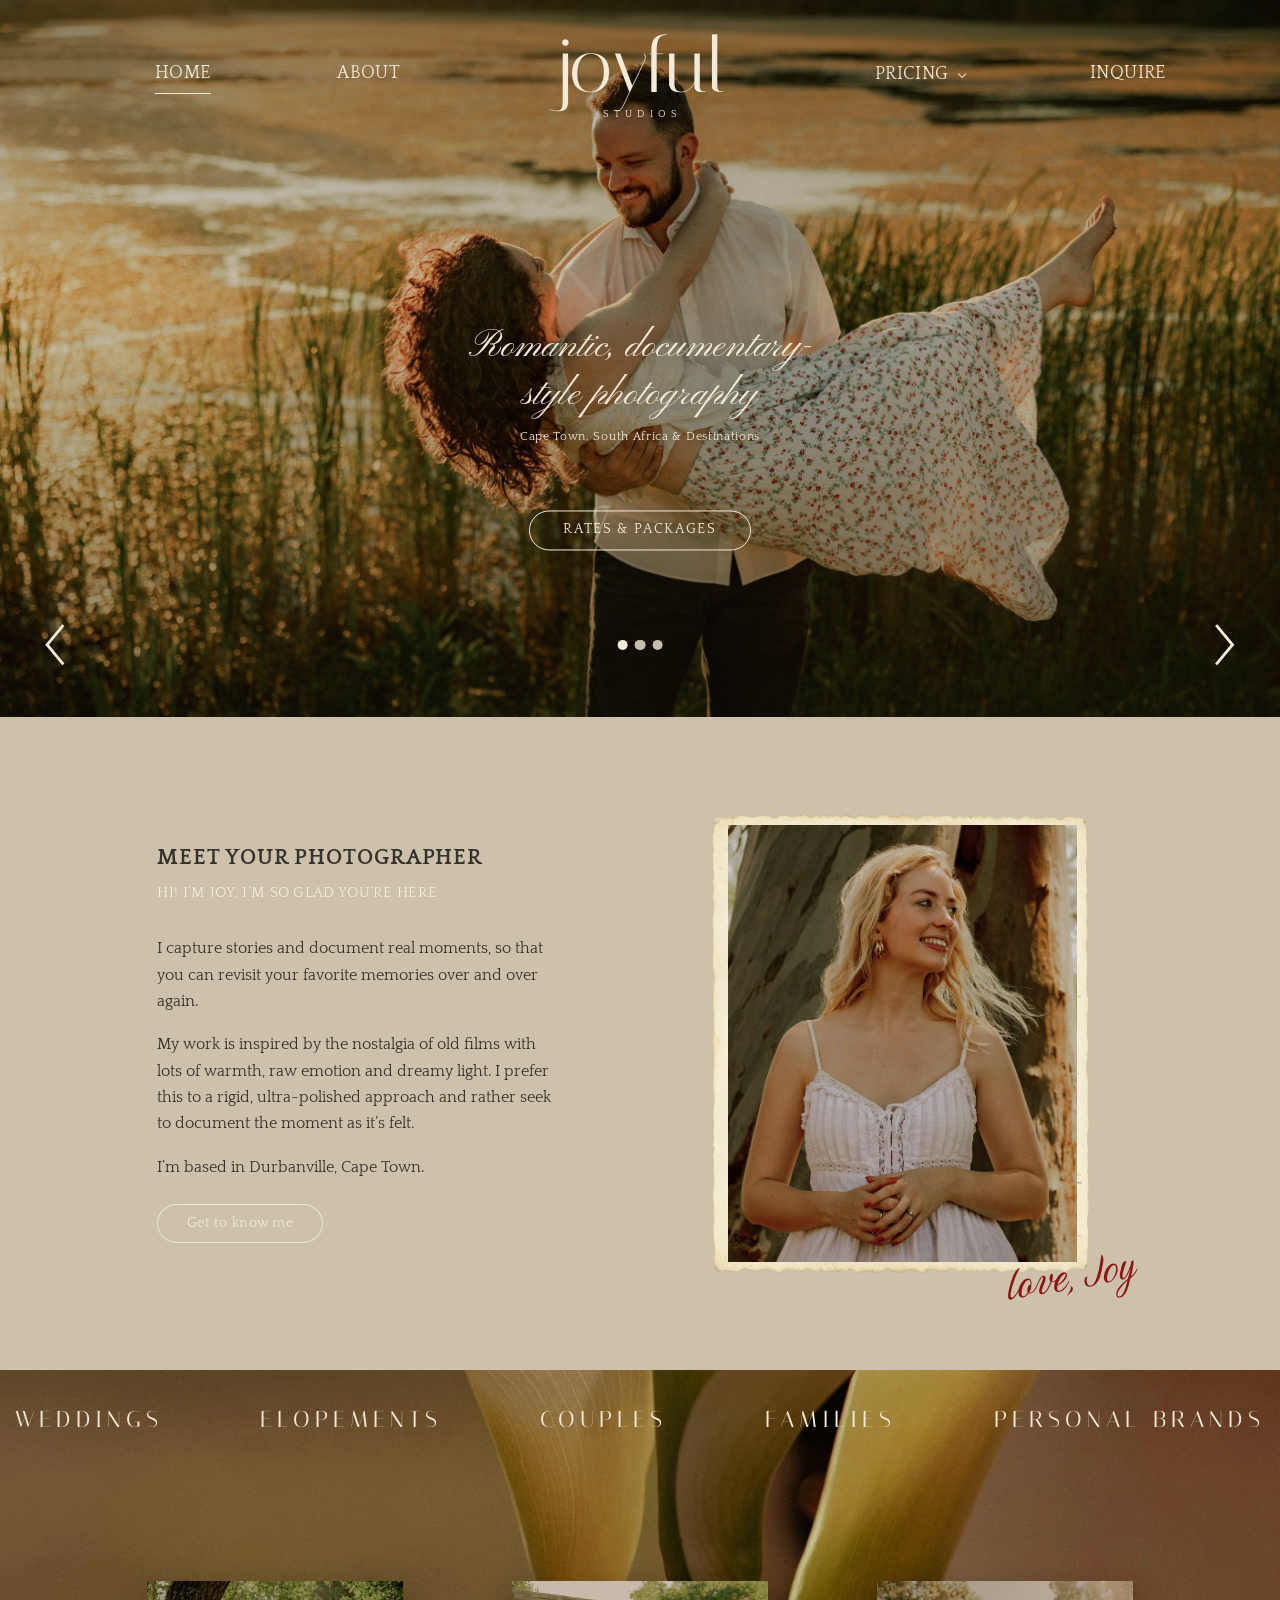
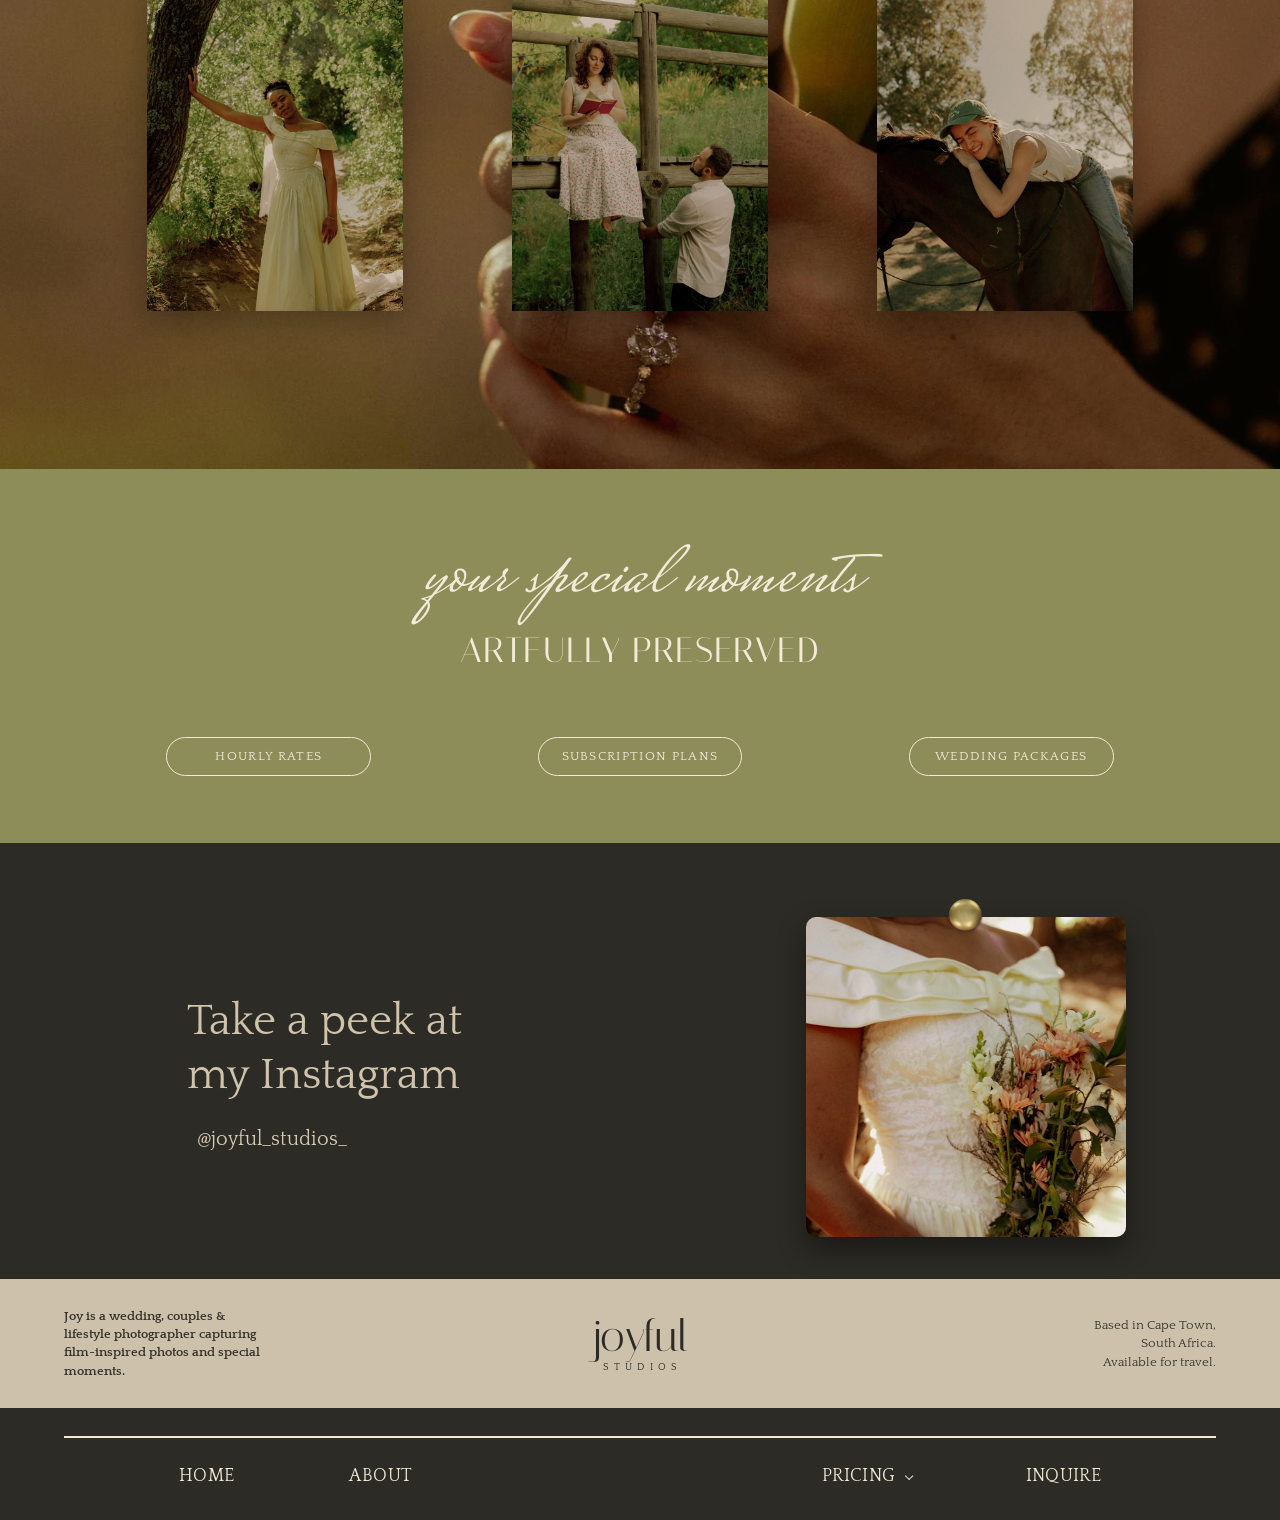
==== commit 6c5a192d: "Add files via upload" ====
--- a/index.html
+++ b/index.html
@@ -8,8 +8,8 @@
 
   <link rel="preconnect" href="https://fonts.googleapis.com">
   <link rel="preconnect" href="https://fonts.gstatic.com" crossorigin>
-  <!-- Quattrocento (body), Pinyon Script (hero headline), Italiana (stand-in for Hatton), Mrs Saint Delafield (signature and script accents) -->
-  <link href="https://fonts.googleapis.com/css2?family=Italiana&family=Mrs+Saint+Delafield&family=Pinyon+Script&family=Quattrocento:wght@400;700&display=swap" rel="stylesheet">
+  <!-- Quattrocento (body), Pinyon Script (hero headline), Italiana (stand-in for Hatton), Mrs Saint Delafield (script accents), Birthstone (red "love, Joy" signature) -->
+  <link href="https://fonts.googleapis.com/css2?family=Birthstone&family=Italiana&family=Mrs+Saint+Delafield&family=Pinyon+Script&family=Quattrocento:wght@400;700&display=swap" rel="stylesheet">
 
   <link rel="stylesheet" href="styles.css">
   <style>
@@ -41,7 +41,6 @@
     .postcard { position: relative; max-width: 440px; justify-self: start; width: 100%; }
     .postcard__card { background: url("images/postcard.png") center / 100% 100% no-repeat; padding: 3.2% 3.2% 3.2% 4.2%; }
     .postcard__card img { width: 100%; aspect-ratio: 4 / 5; object-fit: cover; object-position: center top; }
-    .postcard__clip { position: absolute; z-index: 2; top: -26px; left: 5%; width: clamp(20px, 3vw, 30px); transform: rotate(-3deg); filter: drop-shadow(0 2px 3px rgba(0,0,0,.3)); pointer-events: none; }
     .signature { position: absolute; right: -4%; bottom: -9%; font-family: var(--font-sign); color: var(--red); font-size: clamp(54px, 7vw, 92px); line-height: .9; transform: rotate(-6deg); white-space: nowrap; pointer-events: none; }
 
     /* ---------- Services strip over the calla photo ---------- */
@@ -113,7 +112,6 @@
       .about .btn { font-size: clamp(11px, 1.25vw, 22px); padding: .5vw 2.2vw; }
       .postcard { max-width: none; width: 29.5vw; justify-self: start; }
       .postcard__card img { aspect-ratio: 4 / 5; }
-      .postcard__clip { width: clamp(20px, 2.6vw, 46px); top: -3vw; }
       .signature { font-size: clamp(40px, 4.6vw, 90px); right: -12%; bottom: -6%; transform: rotate(-10deg); }
 
       .gallery { padding: 2.4vw 0 12.3vw; background-position: center 28%; }
@@ -191,7 +189,7 @@
       .site-header.is-open .nav { font-size: 14px; }
     }
         /* ---------- Round 2 tweaks: phone slide 1, smaller dots, phone category words, signature font ---------- */
-    .signature { font-family: 'Mrs Saint Delafield', 'Pinyon Script', cursive; }
+    .signature { font-family: 'Birthstone', 'Abramo Script', cursive; }
     .moments__script { font-family: 'Mrs Saint Delafield', 'Pinyon Script', cursive; }
     .slide--1 { background-image: url('hero-1.jpg'); background-position: center 32%; }
     .hero__dots { gap: 7px; }
@@ -299,9 +297,8 @@
       </div>
 
       <div class="postcard">
-        <img class="postcard__clip" src="clip.png" alt="" aria-hidden="true">
         <div class="postcard__card">
-          <img src="joy-new.jpg" alt="Joy, the photographer behind Joyful Studios, standing beside a tree in warm evening light" loading="lazy">
+          <img src="joy-photographer.jpg" alt="Joy, the photographer behind Joyful Studios, smiling beside a eucalyptus tree in a white sundress" loading="lazy">
         </div>
         <span class="signature" aria-hidden="true">love, Joy</span>
       </div>
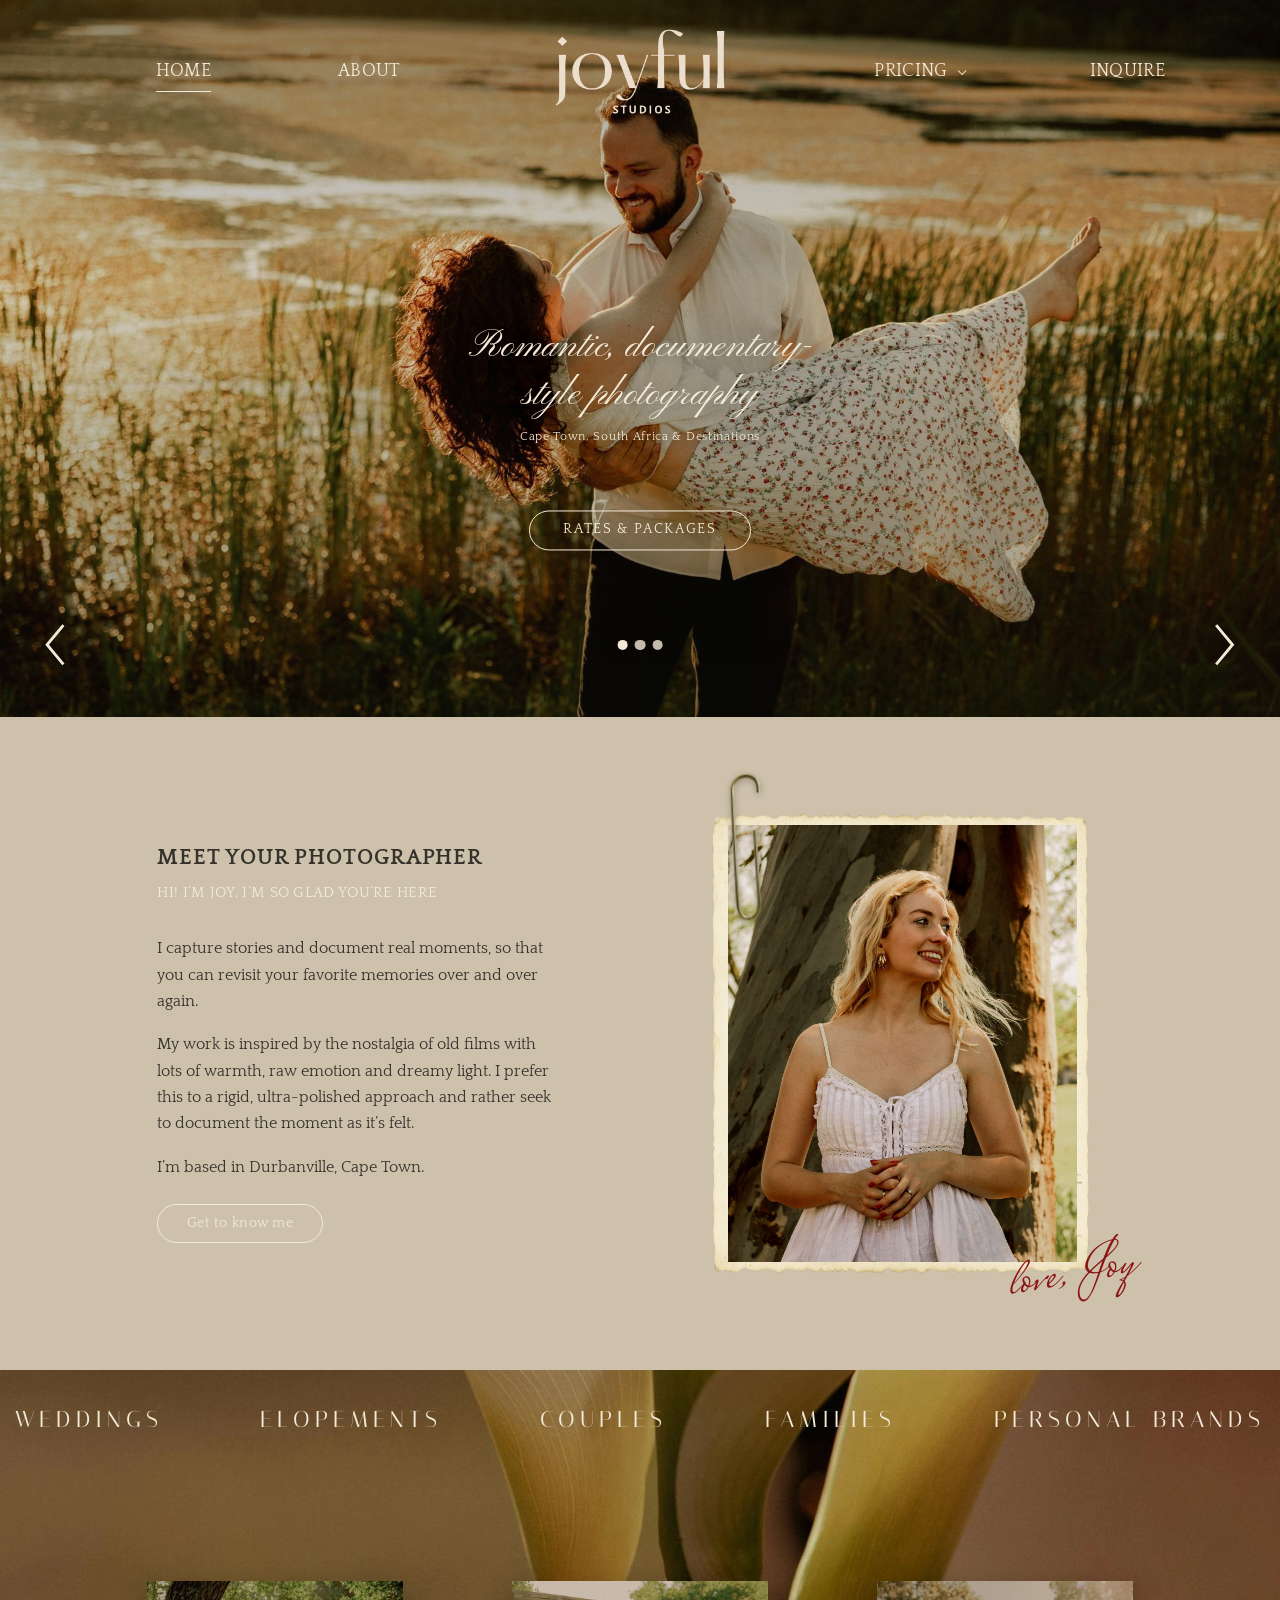
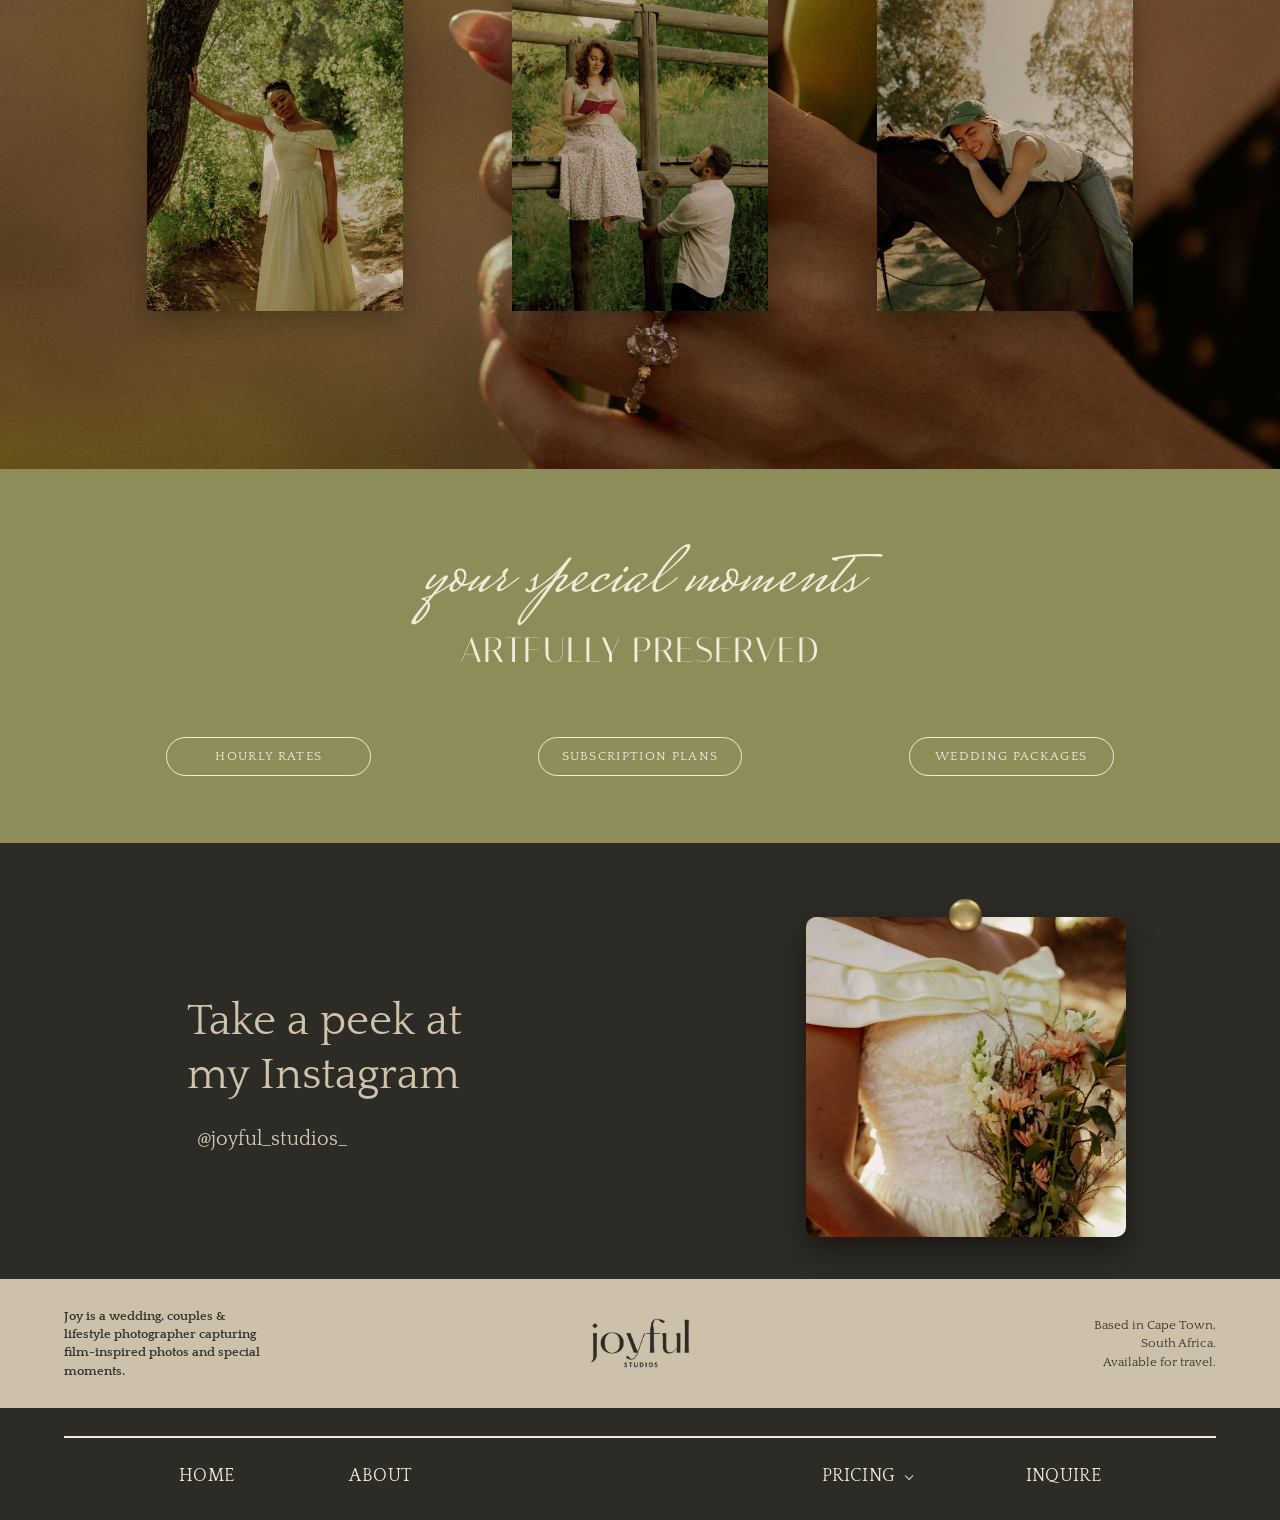
==== commit 2d491b4f: "Add files via upload" ====
--- a/index.html
+++ b/index.html
@@ -8,8 +8,8 @@
 
   <link rel="preconnect" href="https://fonts.googleapis.com">
   <link rel="preconnect" href="https://fonts.gstatic.com" crossorigin>
-  <!-- Quattrocento (body), Pinyon Script (hero headline), Italiana (stand-in for Hatton), Mrs Saint Delafield (script accents), Birthstone (red "love, Joy" signature) -->
-  <link href="https://fonts.googleapis.com/css2?family=Birthstone&family=Italiana&family=Mrs+Saint+Delafield&family=Pinyon+Script&family=Quattrocento:wght@400;700&display=swap" rel="stylesheet">
+  <!-- Quattrocento (body), Pinyon Script (hero headline), Italiana (stand-in for Hatton), Mrs Saint Delafield (signature and script accents) -->
+  <link href="https://fonts.googleapis.com/css2?family=Italiana&family=Mrs+Saint+Delafield&family=Pinyon+Script&family=Quattrocento:wght@400;700&display=swap" rel="stylesheet">
 
   <link rel="stylesheet" href="styles.css">
   <style>
@@ -41,6 +41,7 @@
     .postcard { position: relative; max-width: 440px; justify-self: start; width: 100%; }
     .postcard__card { background: url("images/postcard.png") center / 100% 100% no-repeat; padding: 3.2% 3.2% 3.2% 4.2%; }
     .postcard__card img { width: 100%; aspect-ratio: 4 / 5; object-fit: cover; object-position: center top; }
+    .postcard__clip { position: absolute; z-index: 2; top: -26px; left: 5%; width: clamp(20px, 3vw, 30px); transform: rotate(-3deg); filter: drop-shadow(0 2px 3px rgba(0,0,0,.3)); pointer-events: none; }
     .signature { position: absolute; right: -4%; bottom: -9%; font-family: var(--font-sign); color: var(--red); font-size: clamp(54px, 7vw, 92px); line-height: .9; transform: rotate(-6deg); white-space: nowrap; pointer-events: none; }
 
     /* ---------- Services strip over the calla photo ---------- */
@@ -112,6 +113,7 @@
       .about .btn { font-size: clamp(11px, 1.25vw, 22px); padding: .5vw 2.2vw; }
       .postcard { max-width: none; width: 29.5vw; justify-self: start; }
       .postcard__card img { aspect-ratio: 4 / 5; }
+      .postcard__clip { width: clamp(20px, 2.6vw, 46px); top: -3vw; }
       .signature { font-size: clamp(40px, 4.6vw, 90px); right: -12%; bottom: -6%; transform: rotate(-10deg); }
 
       .gallery { padding: 2.4vw 0 12.3vw; background-position: center 28%; }
@@ -189,9 +191,9 @@
       .site-header.is-open .nav { font-size: 14px; }
     }
         /* ---------- Round 2 tweaks: phone slide 1, smaller dots, phone category words, signature font ---------- */
-    .signature { font-family: 'Birthstone', 'Abramo Script', cursive; }
+    .signature { font-family: 'Mrs Saint Delafield', 'Pinyon Script', cursive; }
     .moments__script { font-family: 'Mrs Saint Delafield', 'Pinyon Script', cursive; }
-    .slide--1 { background-image: url('hero-1.jpg'); background-position: center 32%; }
+    .slide--1 { background-image: url('hero-1b.jpg'); background-position: center 32%; }
     .hero__dots { gap: 7px; }
     .hero__dots button { width: 8px; height: 8px; }
     @media (max-width: 900px) {
@@ -297,8 +299,9 @@
       </div>
 
       <div class="postcard">
+        <img class="postcard__clip" src="clip.png" alt="" aria-hidden="true">
         <div class="postcard__card">
-          <img src="joy-photographer.jpg" alt="Joy, the photographer behind Joyful Studios, smiling beside a eucalyptus tree in a white sundress" loading="lazy">
+          <img src="joy-new.jpg" alt="Joy, the photographer behind Joyful Studios, standing beside a tree in warm evening light" loading="lazy">
         </div>
         <span class="signature" aria-hidden="true">love, Joy</span>
       </div>
--- a/styles.css
+++ b/styles.css
@@ -68,9 +68,22 @@
 .nav > a:hover, .nav > a[aria-current="page"],
 .dd-toggle:hover, .dd-toggle[aria-expanded="true"], .dd-toggle.is-current { border-color: currentColor; }
 
-.logo { text-align: center; line-height: 1; color: var(--cream); display: inline-block; }
-.logo__word { display: block; font-family: var(--font-display); font-size: clamp(44px, 5.6vw, 72px); letter-spacing: .01em; }
-.logo__sub { display: block; font-size: 9px; letter-spacing: .5em; margin-top: 4px; padding-left: .5em; font-family: var(--font-body); }
+/* ---------- Logo ----------
+   The Joyful Studios logo image replaces the old text logo on every page (header + footer).
+   Files: logo-light.png (header, over photos) and logo-dark.png (footer). Keep them next to this file. */
+.logo { display: inline-block; line-height: 0; }
+.logo__word, .logo__sub { display: none; }
+.logo::before {
+  content: "";
+  display: block;
+  width: 100px;
+  aspect-ratio: 570 / 287;
+  background: url("logo-light.png") center / contain no-repeat;
+}
+.footer .logo::before { background-image: url("logo-dark.png"); width: 100px; }
+@media (min-width: 901px) {
+  .site-header .logo::before { width: clamp(98px, 13.4vw, 268px); }
+}
 
 .menu-toggle {
   display: none; background: none; border: 0; color: var(--cream);
@@ -122,8 +135,6 @@
   display: grid; grid-template-columns: 1fr auto 1fr; align-items: center; gap: 24px;
   font-size: 13px; line-height: 1.4;
 }
-.footer .logo { color: var(--charcoal); }
-.footer .logo__word { font-size: 44px; }
 .footer__left { max-width: 210px; margin: 0; font-weight: 700; }
 .footer__right { text-align: right; margin: 0; }
 .footer__bar { background: var(--charcoal); padding: 28px var(--pad); }
@@ -139,8 +150,6 @@
 
 /* Cream footer variant (About page design) */
 .footer--cream .footer { background: var(--cream-bg); padding: 26px var(--pad); }
-.footer--cream .logo { color: #3b3412; }
-.footer--cream .logo__word { font-size: 48px; }
 .footer--cream .footer__bar { background: var(--sand); padding: 22px var(--pad) 34px; }
 .footer--cream .footer__bar nav { justify-content: center; gap: clamp(20px, 5vw, 64px); }
 
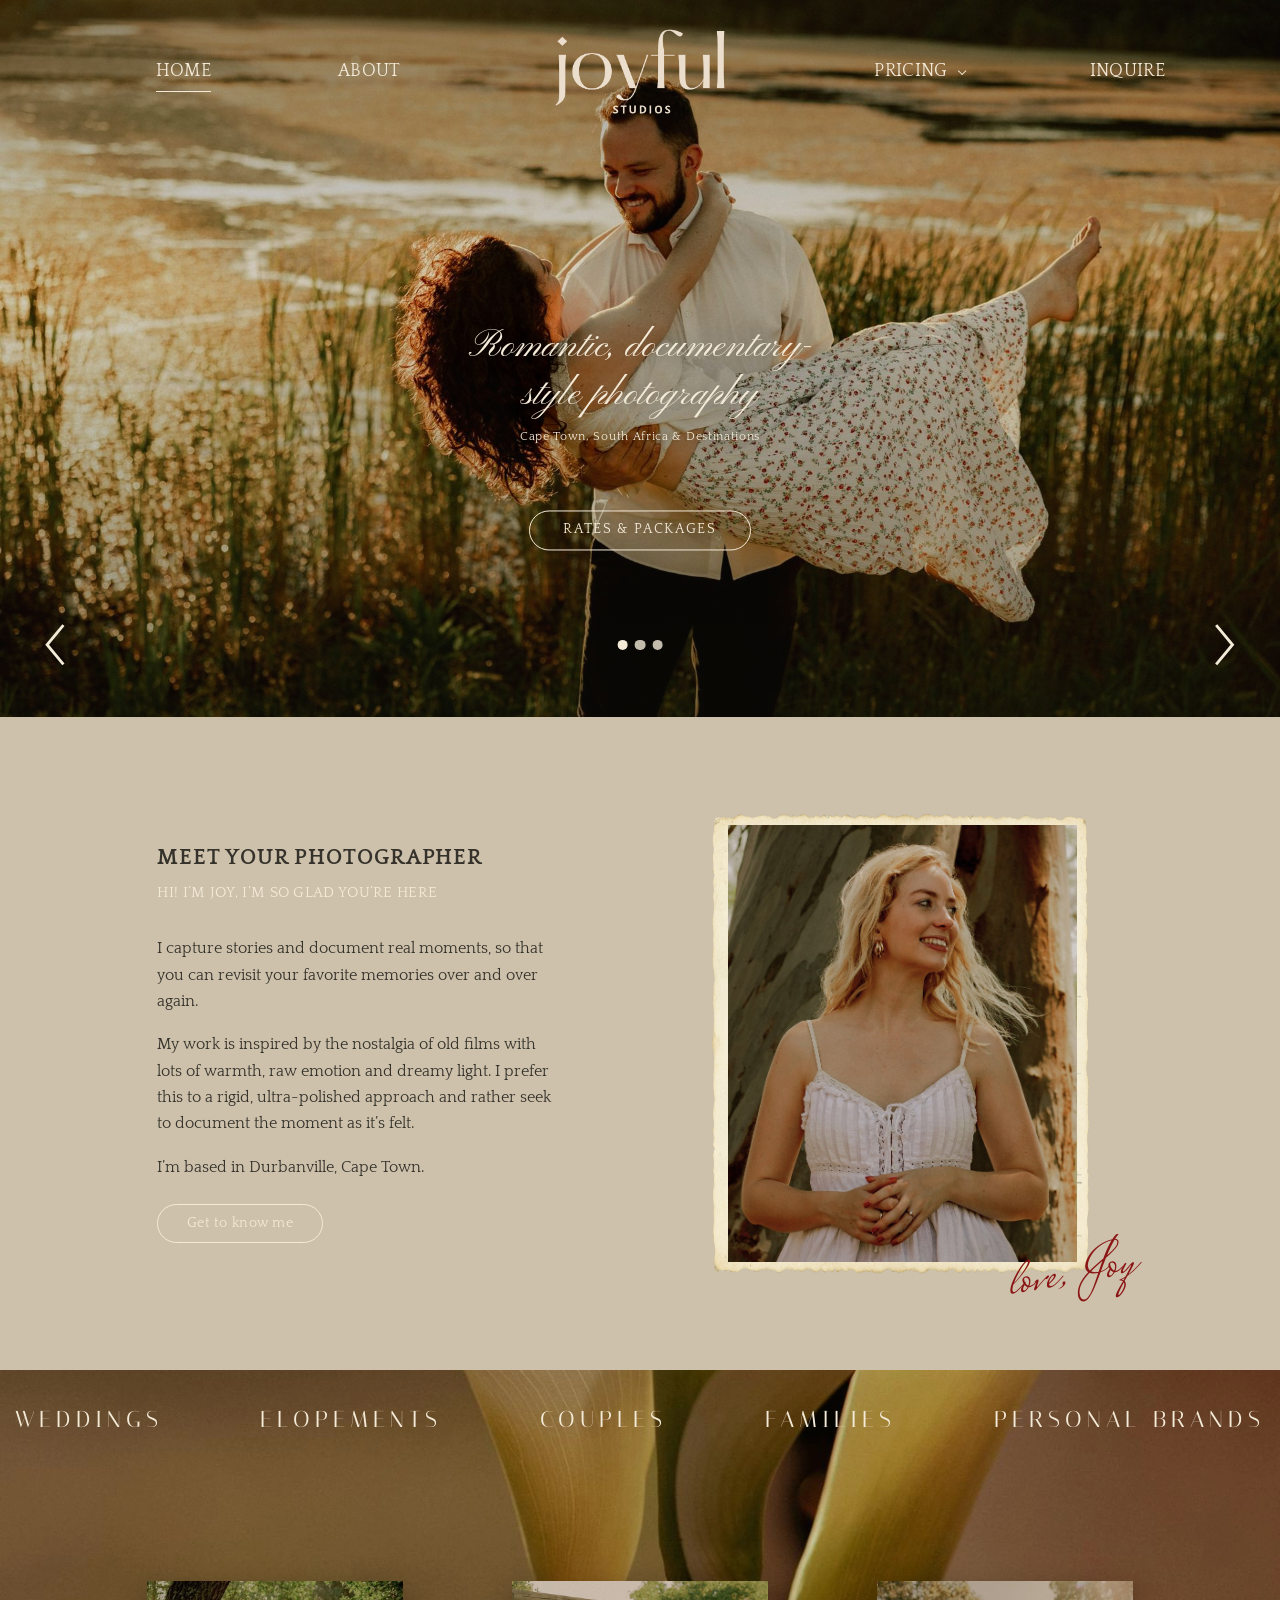
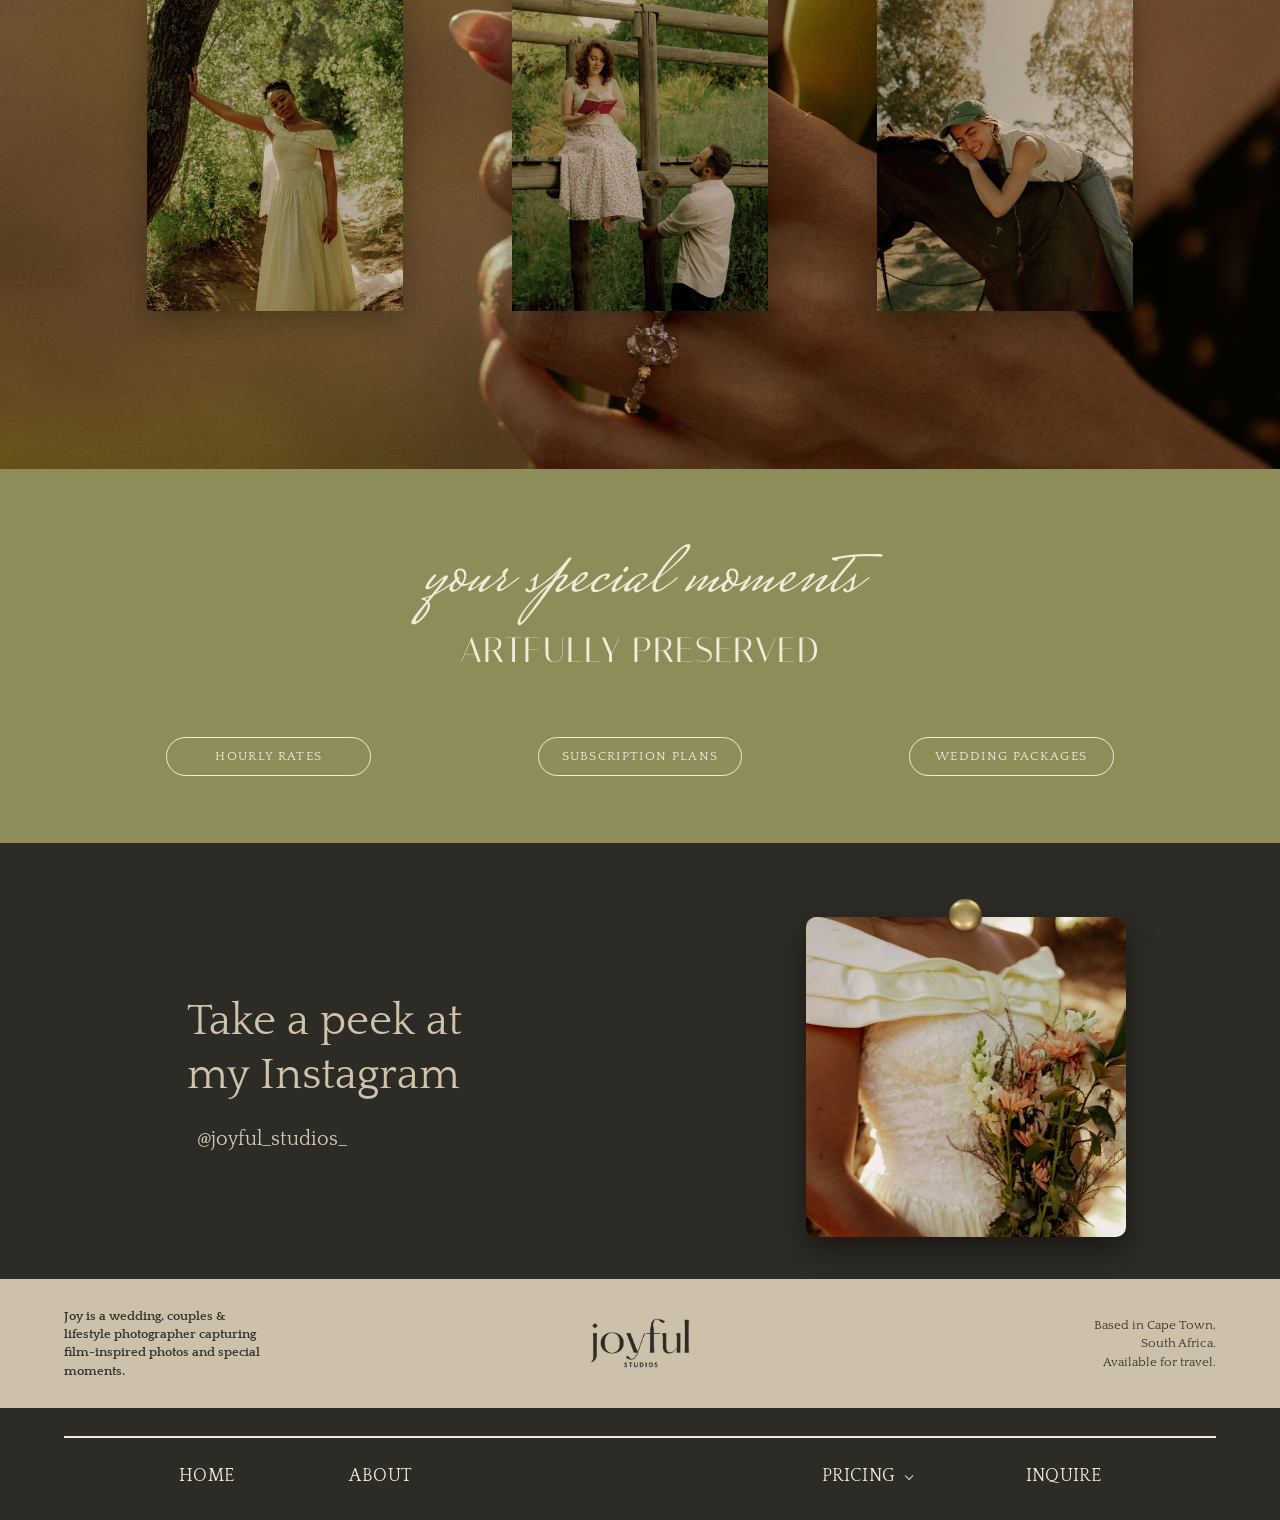
==== commit 29eed011: "Update image source for Joy's photograph" ====
--- a/index.html
+++ b/index.html
@@ -301,7 +301,7 @@
       <div class="postcard">
         <img class="postcard__clip" src="clip.png" alt="" aria-hidden="true">
         <div class="postcard__card">
-          <img src="joy-new.jpg" alt="Joy, the photographer behind Joyful Studios, standing beside a tree in warm evening light" loading="lazy">
+          <img src="joy-photographer.jpg" alt="Joy, the photographer behind Joyful Studios, standing beside a tree in warm evening light" loading="lazy">
         </div>
         <span class="signature" aria-hidden="true">love, Joy</span>
       </div>
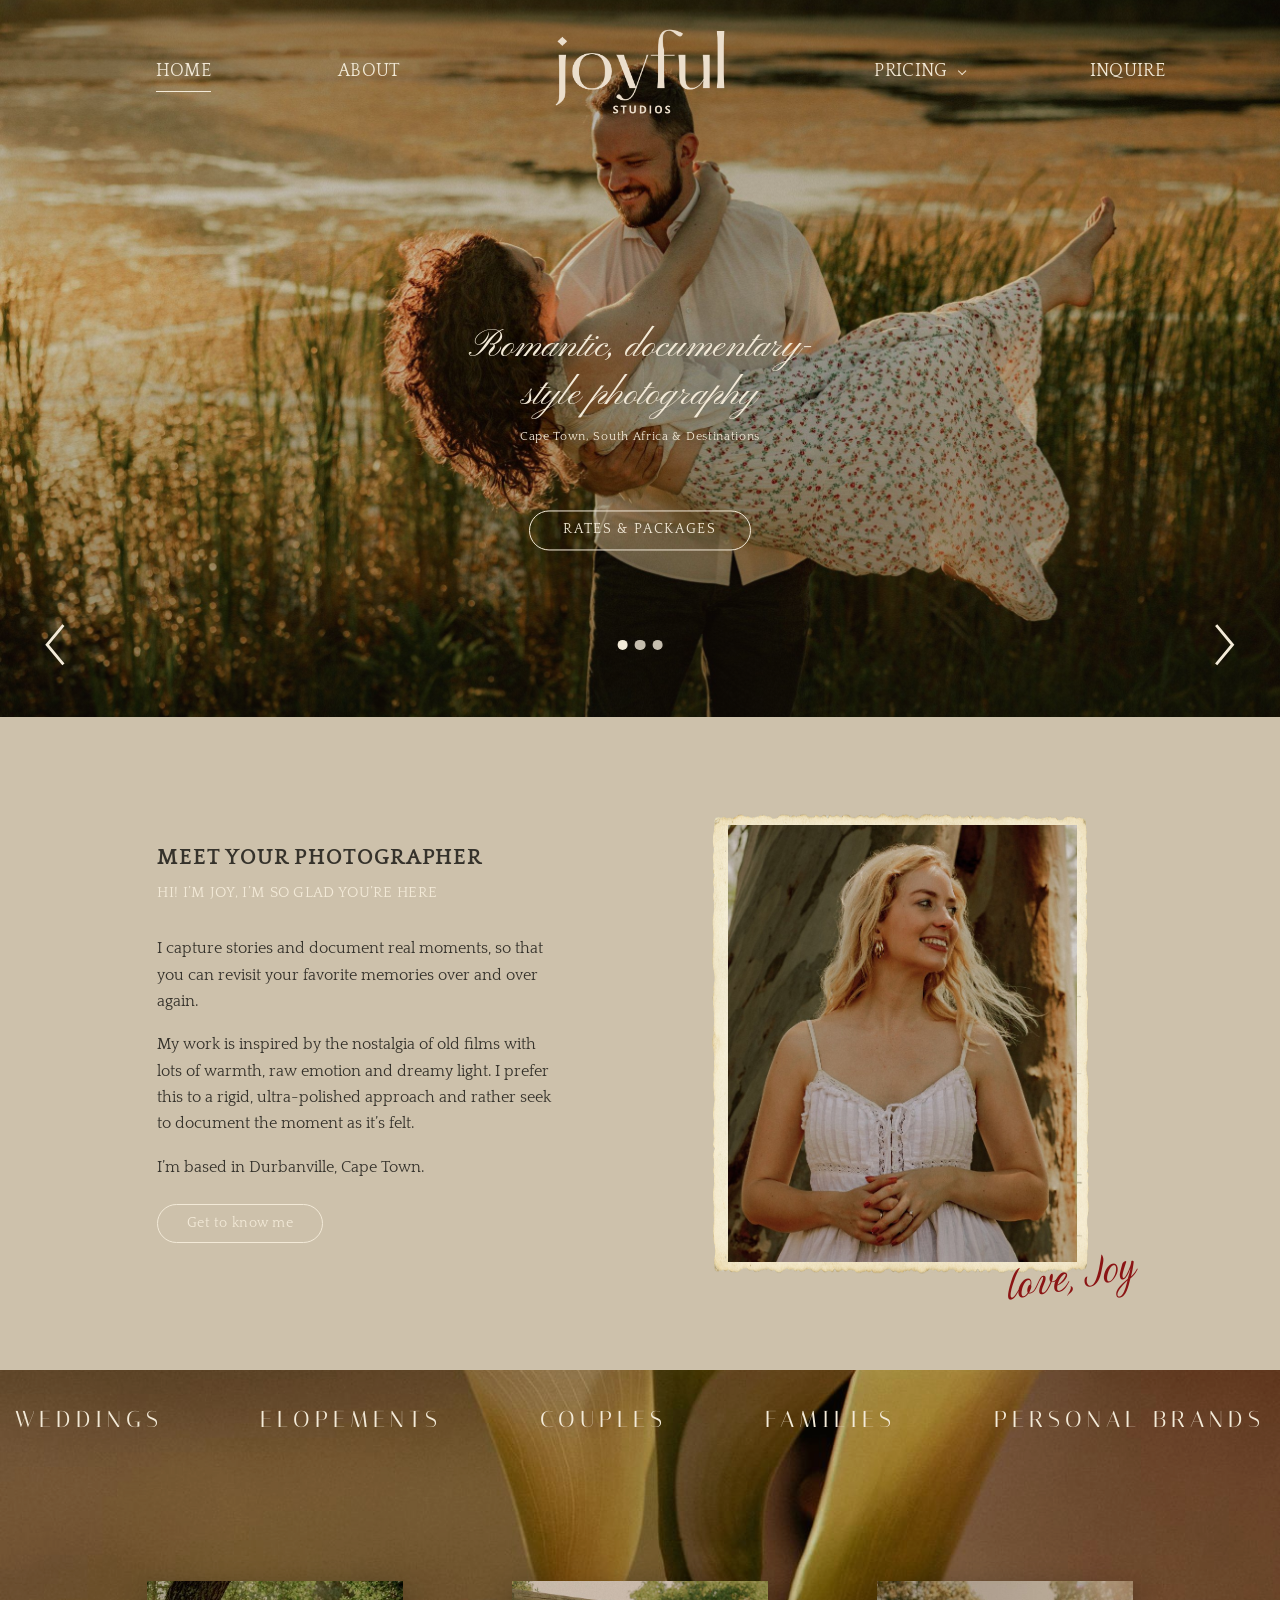
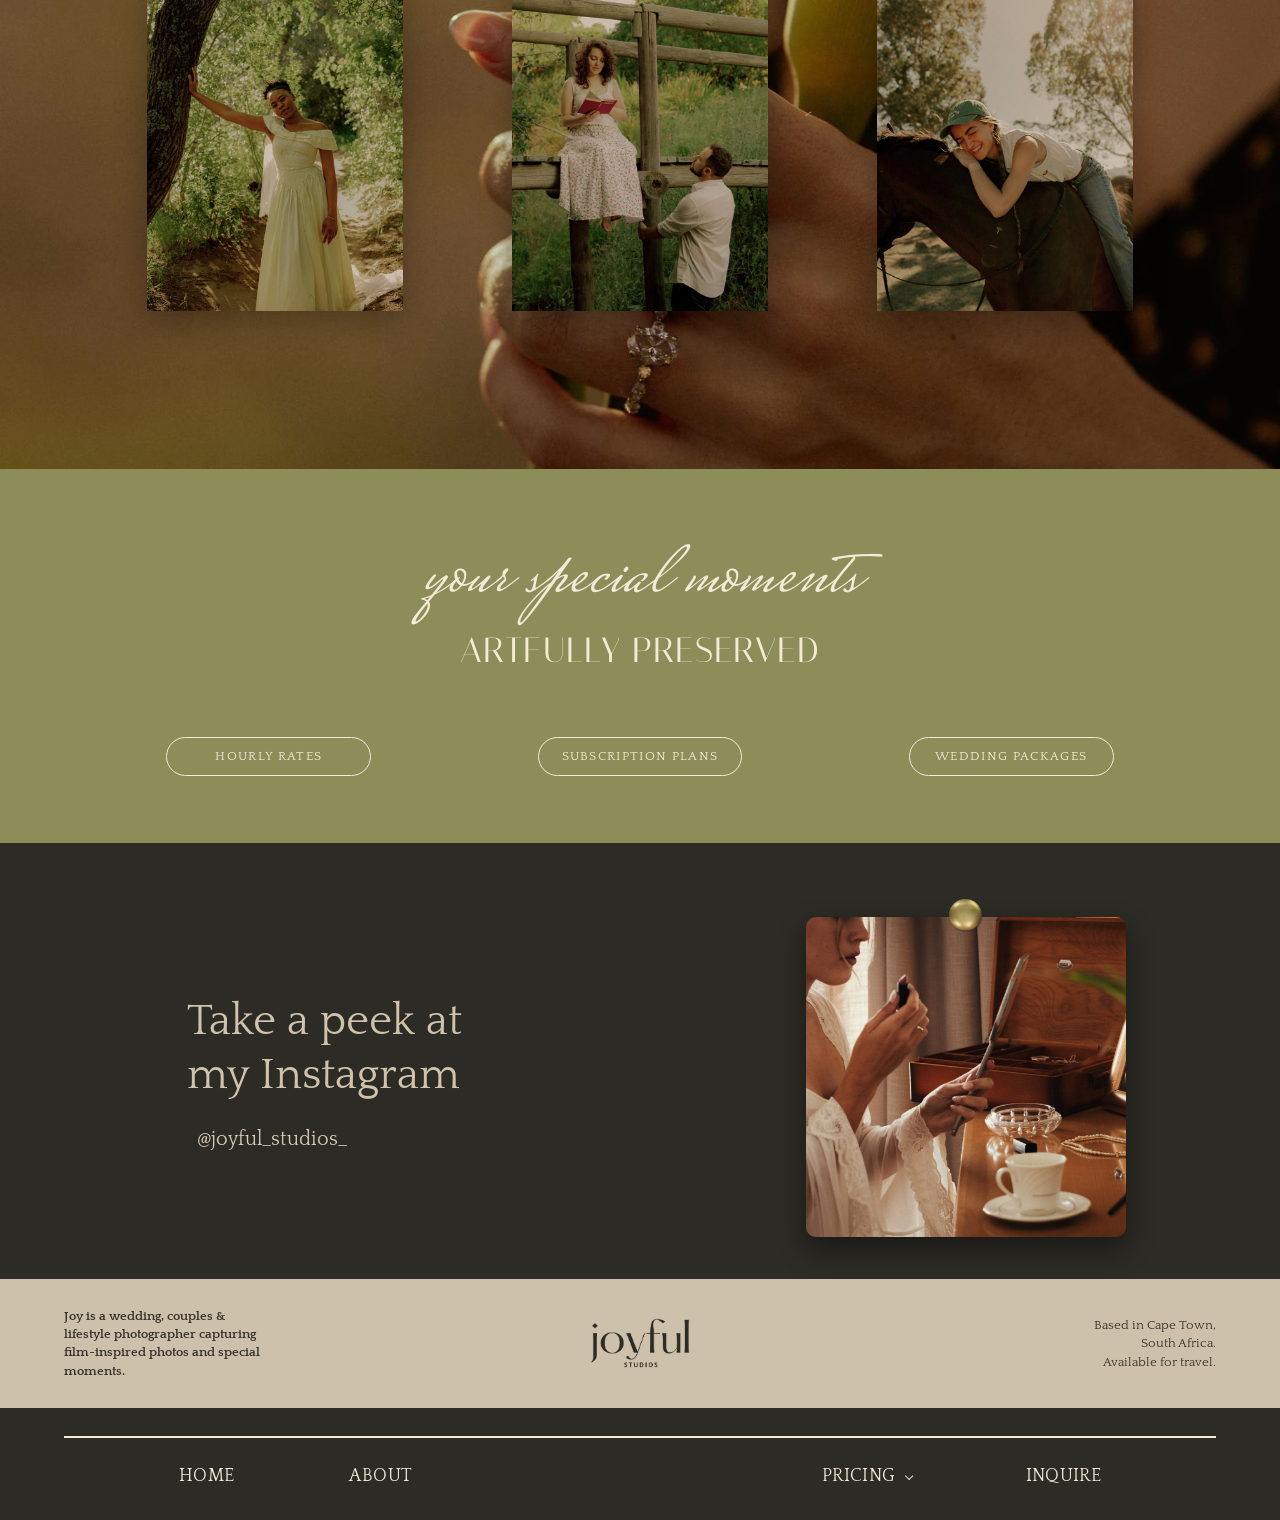
==== commit e7067d35: "Add files via upload" ====
--- a/index.html
+++ b/index.html
@@ -8,8 +8,8 @@
 
   <link rel="preconnect" href="https://fonts.googleapis.com">
   <link rel="preconnect" href="https://fonts.gstatic.com" crossorigin>
-  <!-- Quattrocento (body), Pinyon Script (hero headline), Italiana (stand-in for Hatton), Mrs Saint Delafield (signature and script accents) -->
-  <link href="https://fonts.googleapis.com/css2?family=Italiana&family=Mrs+Saint+Delafield&family=Pinyon+Script&family=Quattrocento:wght@400;700&display=swap" rel="stylesheet">
+  <!-- Quattrocento (body), Pinyon Script (hero headline), Italiana (stand-in for Hatton), Mrs Saint Delafield (script accents), Birthstone (red "love, Joy" signature) -->
+  <link href="https://fonts.googleapis.com/css2?family=Birthstone&family=Italiana&family=Mrs+Saint+Delafield&family=Pinyon+Script&family=Quattrocento:wght@400;700&display=swap" rel="stylesheet">
 
   <link rel="stylesheet" href="styles.css">
   <style>
@@ -41,7 +41,6 @@
     .postcard { position: relative; max-width: 440px; justify-self: start; width: 100%; }
     .postcard__card { background: url("images/postcard.png") center / 100% 100% no-repeat; padding: 3.2% 3.2% 3.2% 4.2%; }
     .postcard__card img { width: 100%; aspect-ratio: 4 / 5; object-fit: cover; object-position: center top; }
-    .postcard__clip { position: absolute; z-index: 2; top: -26px; left: 5%; width: clamp(20px, 3vw, 30px); transform: rotate(-3deg); filter: drop-shadow(0 2px 3px rgba(0,0,0,.3)); pointer-events: none; }
     .signature { position: absolute; right: -4%; bottom: -9%; font-family: var(--font-sign); color: var(--red); font-size: clamp(54px, 7vw, 92px); line-height: .9; transform: rotate(-6deg); white-space: nowrap; pointer-events: none; }
 
     /* ---------- Services strip over the calla photo ---------- */
@@ -66,7 +65,7 @@
     .insta a.handle { display: inline-block; margin-top: 14px; font-size: 18px; border-bottom: 1px solid transparent; }
     .insta a.handle:hover { border-color: currentColor; }
     .insta__photo { position: relative; display: block; width: clamp(170px, 20vw, 230px); transform: rotate(1.5deg); }
-    .insta__photo img.insta__img { width: 100%; aspect-ratio: 1; object-fit: cover; object-position: center 55%; border-radius: 10px; box-shadow: 0 12px 28px rgba(0,0,0,.45); transition: transform .6s; }
+    .insta__photo img.insta__img { width: 100%; aspect-ratio: 1; object-fit: cover; object-position: 25% center; border-radius: 10px; box-shadow: 0 12px 28px rgba(0,0,0,.45); transition: transform .6s; }
     .insta__photo:hover img.insta__img { transform: scale(1.03); }
     .insta__pin { position: absolute; z-index: 2; top: -14px; left: 50%; width: clamp(22px, 2.6vw, 30px); transform: translateX(-50%); }
 
@@ -113,7 +112,6 @@
       .about .btn { font-size: clamp(11px, 1.25vw, 22px); padding: .5vw 2.2vw; }
       .postcard { max-width: none; width: 29.5vw; justify-self: start; }
       .postcard__card img { aspect-ratio: 4 / 5; }
-      .postcard__clip { width: clamp(20px, 2.6vw, 46px); top: -3vw; }
       .signature { font-size: clamp(40px, 4.6vw, 90px); right: -12%; bottom: -6%; transform: rotate(-10deg); }
 
       .gallery { padding: 2.4vw 0 12.3vw; background-position: center 28%; }
@@ -191,9 +189,9 @@
       .site-header.is-open .nav { font-size: 14px; }
     }
         /* ---------- Round 2 tweaks: phone slide 1, smaller dots, phone category words, signature font ---------- */
-    .signature { font-family: 'Mrs Saint Delafield', 'Pinyon Script', cursive; }
+    .signature { font-family: 'Birthstone', 'Abramo Script', cursive; }
     .moments__script { font-family: 'Mrs Saint Delafield', 'Pinyon Script', cursive; }
-    .slide--1 { background-image: url('hero-1b.jpg'); background-position: center 32%; }
+    .slide--1 { background-image: url('hero-1.jpg'); background-position: center 32%; }
     .hero__dots { gap: 7px; }
     .hero__dots button { width: 8px; height: 8px; }
     @media (max-width: 900px) {
@@ -299,9 +297,8 @@
       </div>
 
       <div class="postcard">
-        <img class="postcard__clip" src="clip.png" alt="" aria-hidden="true">
         <div class="postcard__card">
-          <img src="joy-photographer.jpg" alt="Joy, the photographer behind Joyful Studios, standing beside a tree in warm evening light" loading="lazy">
+          <img src="joy-photographer.jpg" alt="Joy, the photographer behind Joyful Studios, smiling beside a eucalyptus tree in a white sundress" loading="lazy">
         </div>
         <span class="signature" aria-hidden="true">love, Joy</span>
       </div>
@@ -339,7 +336,7 @@
         </div>
         <a class="insta__photo" href="https://www.instagram.com/joyful_studios_/" target="_blank" rel="noopener" aria-label="Open Joyful Studios on Instagram">
           <img class="insta__pin" src="pin.png" alt="">
-          <img class="insta__img" src="insta-bouquet.jpg" alt="A bride holding a bouquet of peach and cream flowers" loading="lazy">
+          <img class="insta__img" src="insta-preview.jpg" alt="A bride in a lace robe applying lipstick at a vintage dressing table with a jewellery box, pearls and a teacup" loading="lazy">
         </a>
       </div>
     </section>
--- a/styles.css
+++ b/styles.css
@@ -16,7 +16,7 @@
   --font-display: "Hatton", "Italiana", "Cormorant Garamond", Georgia, serif;
   --font-body: "Quattrocento", Georgia, serif;
   --font-hero: "Pinyon Script", "Snell Roundhand", cursive;
-  --font-sign: "Abramo Script", "Mrs Saint Delafield", "Pinyon Script", cursive;
+  --font-sign: "Abramo Script", "Pinyon Script", cursive;
 
   --pad: clamp(20px, 5vw, 64px);
   --radius: 10px;
